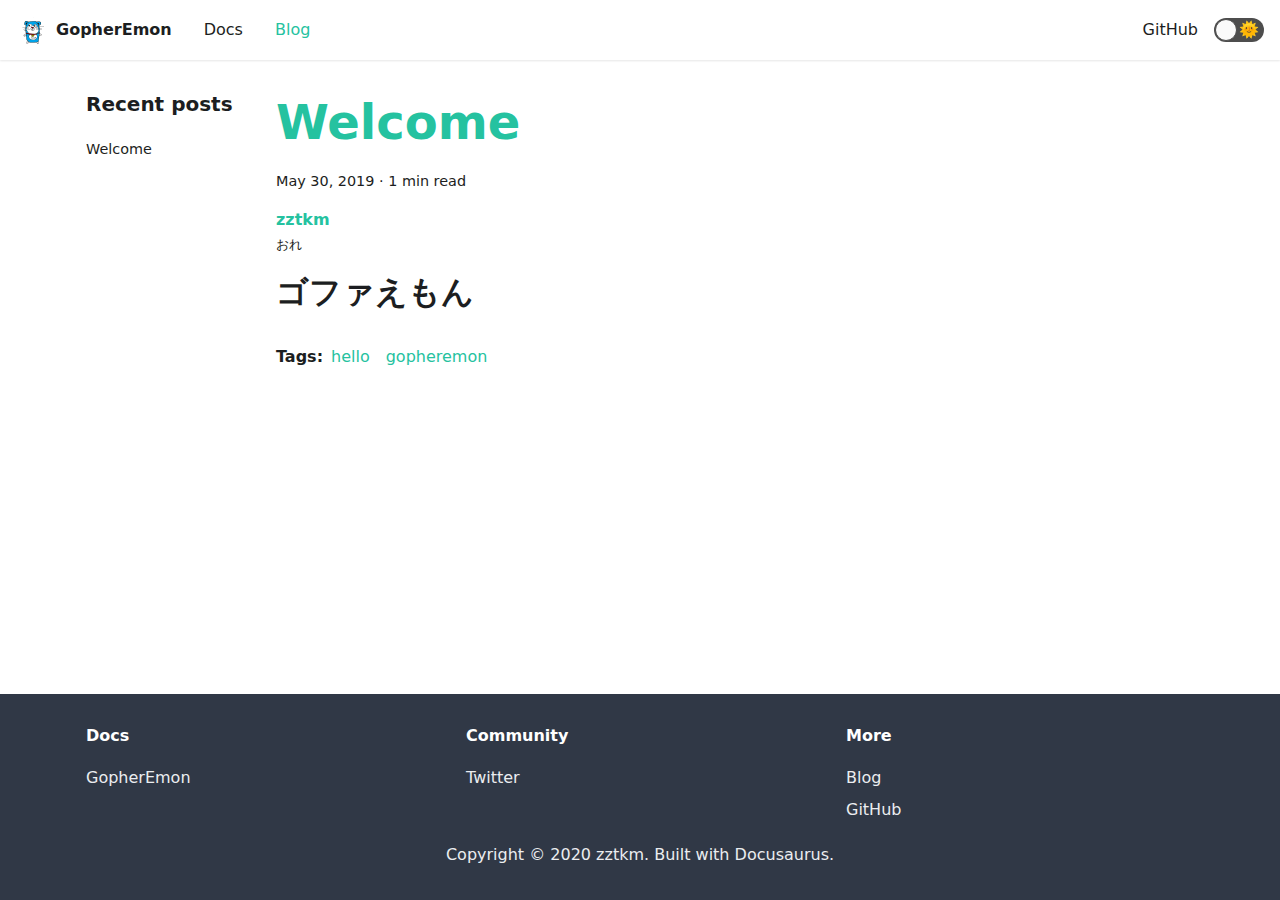
==== blog/index.html @ ecad59de "Deploy website - based on 64fddbaf014b6efaa77f920e765a50691dd3dddc" ====
<!doctype html>
<html lang="en">
<head>
<meta charset="UTF-8">
<meta name="viewport" content="width=device-width,initial-scale=1">
<meta name="generator" content="Docusaurus v2.0.0-alpha.66">
<title data-react-helmet="true">Blog | GopherEmon</title><meta data-react-helmet="true" property="og:title" content="Blog | GopherEmon"><meta data-react-helmet="true" name="description" content="Blog"><meta data-react-helmet="true" property="og:description" content="Blog"><meta data-react-helmet="true" name="twitter:card" content="summary_large_image"><meta data-react-helmet="true" name="docusaurus_language" content="en"><meta data-react-helmet="true" name="docusaurus_tag" content="default"><link data-react-helmet="true" rel="shortcut icon" href="/img/favicon.ico"><link rel="stylesheet" href="/styles.7d452e9f.css">
<link rel="preload" href="/styles.252eba2f.js" as="script">
<link rel="preload" href="/runtime~main.17a511d0.js" as="script">
<link rel="preload" href="/main.b8c42659.js" as="script">
<link rel="preload" href="/common.3320f482.js" as="script">
<link rel="preload" href="/19.dc4e8a86.js" as="script">
<link rel="preload" href="/5c7c34ac.555acc59.js" as="script">
<link rel="preload" href="/99caf125.8c8fa0a1.js" as="script">
<link rel="preload" href="/5c4ee1d6.d817b34e.js" as="script">
</head>
<body>
<script>!function(){function t(t){document.documentElement.setAttribute("data-theme",t)}var e=function(){var t=null;try{t=localStorage.getItem("theme")}catch(t){}return t}();t(null!==e?e:"light")}()</script><div id="__docusaurus">
<nav class="navbar navbar--fixed-top"><div class="navbar__inner"><div class="navbar__items"><div aria-label="Navigation bar toggle" class="navbar__toggle" role="button" tabindex="0"><svg xmlns="http://www.w3.org/2000/svg" width="30" height="30" viewBox="0 0 30 30" role="img" focusable="false"><title>Menu</title><path stroke="currentColor" stroke-linecap="round" stroke-miterlimit="10" stroke-width="2" d="M4 7h22M4 15h22M4 23h22"></path></svg></div><a class="navbar__brand" href="/"><img class="navbar__logo" src="/img/logo.svg" alt="Gopher Emon log"><strong class="navbar__title">GopherEmon</strong></a><a class="navbar__item navbar__link" href="/docs/">Docs</a><a aria-current="page" class="navbar__item navbar__link navbar__link--active" href="/blog">Blog</a></div><div class="navbar__items navbar__items--right"><a href="https://github.com/zztkm/gopher-emon" target="_blank" rel="noopener noreferrer" class="navbar__item navbar__link">GitHub</a><div class="react-toggle react-toggle--disabled displayOnlyInLargeViewport_2aTZ"><div class="react-toggle-track"><div class="react-toggle-track-check"><span class="toggle_BsTx">🌜</span></div><div class="react-toggle-track-x"><span class="toggle_BsTx">🌞</span></div></div><div class="react-toggle-thumb"></div><input type="checkbox" disabled="" aria-label="Dark mode toggle" class="react-toggle-screenreader-only"></div></div></div><div role="presentation" class="navbar-sidebar__backdrop"></div><div class="navbar-sidebar"><div class="navbar-sidebar__brand"><a class="navbar__brand" href="/"><img class="navbar__logo" src="/img/logo.svg" alt="Gopher Emon log"><strong class="navbar__title">GopherEmon</strong></a></div><div class="navbar-sidebar__items"><div class="menu"><ul class="menu__list"><li class="menu__list-item"><a class="menu__link" href="/docs/">Docs</a></li><li class="menu__list-item"><a aria-current="page" class="menu__link navbar__link--active" href="/blog">Blog</a></li><li class="menu__list-item"><a href="https://github.com/zztkm/gopher-emon" target="_blank" rel="noopener noreferrer" class="menu__link">GitHub</a></li></ul></div></div></div></nav><div class="main-wrapper"><div class="container margin-vert--lg"><div class="row"><div class="col col--2"><div class="sidebar_3I7I"><h3 class="sidebarItemTitle_2Dv3">Recent posts</h3><ul class="sidebarItemList_1RlG"><li class="sidebarItem_Hxgp"><a class="sidebarItemLink_3ppv" href="/blog/welcome">Welcome</a></li></ul></div></div><main class="col col--8"><article class="margin-bottom--xl"><header><h2 class="margin-bottom--sm blogPostTitle_1mse"><a href="/blog/welcome">Welcome</a></h2><div class="margin-vert--md"><time datetime="2019-05-30T00:00:00.000Z" class="blogPostDate_3bQP">May 30, 2019  · 1 min read</time></div><div class="avatar margin-vert--md"><div class="avatar__intro"><h4 class="avatar__name"><a href="https://github.com/yangshun" target="_blank" rel="noreferrer noopener">zztkm</a></h4><small class="avatar__subtitle">おれ</small></div></div></header><section class="markdown"><h2><a aria-hidden="true" tabindex="-1" class="anchor enhancedAnchor_2cZh" id="ゴファえもん"></a>ゴファえもん<a aria-hidden="true" tabindex="-1" class="hash-link" href="#ゴファえもん" title="Direct link to heading">#</a></h2></section><footer class="row margin-vert--lg"><div class="col"><strong>Tags:</strong><a class="margin-horiz--sm" href="/blog/tags/hello">hello</a><a class="margin-horiz--sm" href="/blog/tags/gopheremon">gopheremon</a></div></footer></article><nav class="pagination-nav" aria-label="Blog list page navigation"><div class="pagination-nav__item"></div><div class="pagination-nav__item pagination-nav__item--next"></div></nav></main></div></div></div><footer class="footer footer--dark"><div class="container"><div class="row footer__links"><div class="col footer__col"><h4 class="footer__title">Docs</h4><ul class="footer__items"><li class="footer__item"><a class="footer__link-item" href="/docs/">GopherEmon</a></li></ul></div><div class="col footer__col"><h4 class="footer__title">Community</h4><ul class="footer__items"><li class="footer__item"><a href="https://twitter.com/tsurutaaaaaa_" target="_blank" rel="noopener noreferrer" class="footer__link-item">Twitter</a></li></ul></div><div class="col footer__col"><h4 class="footer__title">More</h4><ul class="footer__items"><li class="footer__item"><a class="footer__link-item" href="/blog">Blog</a></li><li class="footer__item"><a href="https://github.com/zztkm/gopher-emon" target="_blank" rel="noopener noreferrer" class="footer__link-item">GitHub</a></li></ul></div></div><div class="text--center"><div>Copyright © 2020 zztkm. Built with Docusaurus.</div></div></div></footer></div>
<script src="/styles.252eba2f.js"></script>
<script src="/runtime~main.17a511d0.js"></script>
<script src="/main.b8c42659.js"></script>
<script src="/common.3320f482.js"></script>
<script src="/19.dc4e8a86.js"></script>
<script src="/5c7c34ac.555acc59.js"></script>
<script src="/99caf125.8c8fa0a1.js"></script>
<script src="/5c4ee1d6.d817b34e.js"></script>
</body>
</html>
---- styles.7d452e9f.css ----
:root{--ra-admonition-background-color:var(--ifm-alert-background-color);--ra-admonition-border-width:var(--ifm-alert-border-width);--ra-admonition-border-color:var(--ifm-alert-border-color);--ra-admonition-border-radius:var(--ifm-alert-border-radius);--ra-admonition-color:var(--ifm-alert-color);--ra-admonition-padding-vertical:var(--ifm-alert-padding-vertical);--ra-admonition-padding-horizontal:var(--ifm-alert-padding-horizontal);--ra-color-note:var(--ifm-color-secondary);--ra-color-important:var(--ifm-color-info);--ra-color-tip:var(--ifm-color-success);--ra-color-caution:var(--ifm-color-warning);--ra-color-warning:var(--ifm-color-danger);--ra-color-text-dark:var(--ifm-color-gray-900)}.admonition{margin-bottom:1em}.admonition:not(.alert){background-color:var(--ifm-alert-background-color);background-color:var(--ra-admonition-background-color);border:var(--ra-admonition-border-width) solid var(--ra-admonition-border-color);border-radius:var(--ifm-alert-border-radius);border-radius:var(--ra-admonition-border-radius);box-sizing:border-box;color:var(--ifm-alert-color);color:var(--ra-admonition-color);padding:var(--ra-admonition-padding-vertical) var(--ra-admonition-padding-horizontal);--ra-admonition-background-color:var(--ifm-color-primary)}.admonition h5{margin-top:0;margin-bottom:8px;text-transform:uppercase}.admonition-icon{display:inline-block;vertical-align:middle;margin-right:.2em}.admonition-icon svg{display:inline-block;width:22px;height:22px;stroke-width:0;fill:var(--ra-admonition-icon-color);stroke:var(--ra-admonition-icon-color)}.admonition-content>:last-child{margin-bottom:0}.admonition{--ra-admonition-icon-color:var(--ra-admonition-color)}.admonition-note{--ra-admonition-color:var(--ra-color-text-dark)}:root{--ifm-dark-value:10%;--ifm-darker-value:15%;--ifm-darkest-value:30%;--ifm-light-value:15%;--ifm-lighter-value:30%;--ifm-lightest-value:50%;--ifm-color-primary:#3578e5;--ifm-color-primary-dark:#306cce;--ifm-color-primary-darker:#2d66c3;--ifm-color-primary-darkest:#2554a0;--ifm-color-primary-light:#538ce9;--ifm-color-primary-lighter:#72a1ed;--ifm-color-primary-lightest:#9abcf2;--ifm-color-secondary:#ebedf0;--ifm-color-secondary-dark:#d4d5d8;--ifm-color-secondary-darker:#c8c9cc;--ifm-color-secondary-darkest:#a4a6a8;--ifm-color-secondary-light:#eef0f2;--ifm-color-secondary-lighter:#f1f2f5;--ifm-color-secondary-lightest:#f5f6f8;--ifm-color-success:#00a400;--ifm-color-success-dark:#009400;--ifm-color-success-darker:#008b00;--ifm-color-success-darkest:#007300;--ifm-color-success-light:#26b226;--ifm-color-success-lighter:#4dbf4d;--ifm-color-success-lightest:#80d280;--ifm-color-info:#54c7ec;--ifm-color-info-dark:#4cb3d4;--ifm-color-info-darker:#47a9c9;--ifm-color-info-darkest:#3b8ba5;--ifm-color-info-light:#6ecfef;--ifm-color-info-lighter:#87d8f2;--ifm-color-info-lightest:#aae3f6;--ifm-color-warning:#ffba00;--ifm-color-warning-dark:#e6a700;--ifm-color-warning-darker:#d99e00;--ifm-color-warning-darkest:#b38200;--ifm-color-warning-light:#ffc426;--ifm-color-warning-lighter:#ffcf4d;--ifm-color-warning-lightest:#ffdd80;--ifm-color-danger:#fa383e;--ifm-color-danger-dark:#e13238;--ifm-color-danger-darker:#d53035;--ifm-color-danger-darkest:#af272b;--ifm-color-danger-light:#fb565b;--ifm-color-danger-lighter:#fb7478;--ifm-color-danger-lightest:#fd9c9f;--ifm-color-white:#fff;--ifm-color-black:#000;--ifm-color-gray-0:var(--ifm-color-white);--ifm-color-gray-100:#f5f6f7;--ifm-color-gray-200:#ebedf0;--ifm-color-gray-300:#dadde1;--ifm-color-gray-400:#ccd0d5;--ifm-color-gray-500:#bec3c9;--ifm-color-gray-600:#8d949e;--ifm-color-gray-700:#606770;--ifm-color-gray-800:#444950;--ifm-color-gray-900:#1c1e21;--ifm-color-gray-1000:var(--ifm-color-black);--ifm-color-emphasis-0:var(--ifm-color-gray-0);--ifm-color-emphasis-100:var(--ifm-color-gray-100);--ifm-color-emphasis-200:var(--ifm-color-gray-200);--ifm-color-emphasis-300:var(--ifm-color-gray-300);--ifm-color-emphasis-400:var(--ifm-color-gray-400);--ifm-color-emphasis-500:var(--ifm-color-gray-500);--ifm-color-emphasis-600:var(--ifm-color-gray-600);--ifm-color-emphasis-700:var(--ifm-color-gray-700);--ifm-color-emphasis-800:var(--ifm-color-gray-800);--ifm-color-emphasis-900:var(--ifm-color-gray-900);--ifm-color-emphasis-1000:var(--ifm-color-gray-1000);--ifm-color-content:var(--ifm-color-emphasis-900);--ifm-color-content-inverse:var(--ifm-color-emphasis-0);--ifm-color-content-secondary:#606770;--ifm-background-color:transparent;--ifm-background-surface-color:var(--ifm-color-content-inverse);--ifm-global-border-width:1px;--ifm-global-radius:0.4rem;--ifm-hover-overlay:rgba(0,0,0,0.05);--ifm-font-color-base:var(--ifm-color-content);--ifm-font-color-base-inverse:var(--ifm-color-content-inverse);--ifm-font-color-secondary:var(--ifm-color-content-secondary);--ifm-font-family-base:system-ui,-apple-system,Segoe UI,Roboto,Ubuntu,Cantarell,Noto Sans,sans-serif,BlinkMacSystemFont,"Segoe UI",Helvetica,Arial,sans-serif,"Apple Color Emoji","Segoe UI Emoji","Segoe UI Symbol";--ifm-font-family-monospace:SFMono-Regular,Menlo,Monaco,Consolas,"Liberation Mono","Courier New",monospace;--ifm-font-size-base:100%;--ifm-font-weight-light:300;--ifm-font-weight-normal:400;--ifm-font-weight-semibold:500;--ifm-font-weight-bold:700;--ifm-font-weight-base:var(--ifm-font-weight-normal);--ifm-line-height-base:1.65;--ifm-global-spacing:1rem;--ifm-spacing-vertical:var(--ifm-global-spacing);--ifm-spacing-horizontal:var(--ifm-global-spacing);--ifm-transition-fast:200ms;--ifm-transition-slow:400ms;--ifm-global-shadow-lw:0 1px 2px 0 rgba(0,0,0,0.1);--ifm-global-shadow-md:0 5px 40px rgba(0,0,0,0.2);--ifm-global-shadow-tl:0 12px 28px 0 rgba(0,0,0,0.2),0 2px 4px 0 rgba(0,0,0,0.1);--ifm-z-index-dropdown:100;--ifm-z-index-fixed:200;--ifm-z-index-overlay:400}*,html{box-sizing:border-box}html{background-color:transparent;background-color:var(--ifm-background-color);color:#1c1e21;color:var(--ifm-font-color-base);line-height:1.65;line-height:var(--ifm-line-height-base);font-family:system-ui,-apple-system,Segoe UI,Roboto,Ubuntu,Cantarell,Noto Sans,sans-serif,BlinkMacSystemFont,Helvetica,Arial,Apple Color Emoji,Segoe UI Emoji,Segoe UI Symbol;font-family:var(--ifm-font-family-base);font-size:100%;font-size:var(--ifm-font-size-base);text-rendering:optimizelegibility;-webkit-tap-highlight-color:transparent;-webkit-font-smoothing:antialiased;-ms-text-size-adjust:100%;-webkit-text-size-adjust:100%}body{word-wrap:break-word}:root{--ifm-container-width:1140px}.container{margin-left:auto;margin-right:auto;max-width:1140px;max-width:var(--ifm-container-width);padding-left:1rem;padding-left:var(--ifm-spacing-horizontal);padding-right:1rem;padding-right:var(--ifm-spacing-horizontal);width:100%}.container--fluid{max-width:inherit}.row{display:flex;flex-direction:row;flex-wrap:wrap;margin-left:-1rem;margin-left:calc(var(--ifm-spacing-horizontal)*-1);margin-right:-1rem;margin-right:calc(var(--ifm-spacing-horizontal)*-1)}.row .col{--ifm-col-width:100%;display:block;flex:1 0;margin-left:0;max-width:100%;padding-left:1rem;padding-left:var(--ifm-spacing-horizontal);padding-right:1rem;padding-right:var(--ifm-spacing-horizontal);width:100%}.row .col[class*=col--]{flex:0 0 var(--ifm-col-width);max-width:var(--ifm-col-width)}@media (max-width:996px){.row .col.col.col{--ifm-col-width:100%;flex-basis:var(--ifm-col-width);margin-left:0;max-width:var(--ifm-col-width)}}.row .col.col--1{--ifm-col-width:8.33333%;flex:0 0 var(--ifm-col-width);max-width:var(--ifm-col-width)}.row .col.col--offset-1{margin-left:8.33333%}.row .col.col--2{--ifm-col-width:16.66667%;flex:0 0 var(--ifm-col-width);max-width:var(--ifm-col-width)}.row .col.col--offset-2{margin-left:16.66667%}.row .col.col--3{--ifm-col-width:25%;flex:0 0 var(--ifm-col-width);max-width:var(--ifm-col-width)}.row .col.col--offset-3{margin-left:25%}.row .col.col--4{--ifm-col-width:33.33333%;flex:0 0 var(--ifm-col-width);max-width:var(--ifm-col-width)}.row .col.col--offset-4{margin-left:33.33333%}.row .col.col--5{--ifm-col-width:41.66667%;flex:0 0 var(--ifm-col-width);max-width:var(--ifm-col-width)}.row .col.col--offset-5{margin-left:41.66667%}.row .col.col--6{--ifm-col-width:50%;flex:0 0 var(--ifm-col-width);max-width:var(--ifm-col-width)}.row .col.col--offset-6{margin-left:50%}.row .col.col--7{--ifm-col-width:58.33333%;flex:0 0 var(--ifm-col-width);max-width:var(--ifm-col-width)}.row .col.col--offset-7{margin-left:58.33333%}.row .col.col--8{--ifm-col-width:66.66667%;flex:0 0 var(--ifm-col-width);max-width:var(--ifm-col-width)}.row .col.col--offset-8{margin-left:66.66667%}.row .col.col--9{--ifm-col-width:75%;flex:0 0 var(--ifm-col-width);max-width:var(--ifm-col-width)}.row .col.col--offset-9{margin-left:75%}.row .col.col--10{--ifm-col-width:83.33333%;flex:0 0 var(--ifm-col-width);max-width:var(--ifm-col-width)}.row .col.col--offset-10{margin-left:83.33333%}.row .col.col--11{--ifm-col-width:91.66667%;flex:0 0 var(--ifm-col-width);max-width:var(--ifm-col-width)}.row .col.col--offset-11{margin-left:91.66667%}.row .col.col--12{--ifm-col-width:100%;flex:0 0 var(--ifm-col-width);max-width:var(--ifm-col-width)}.row .col.col--offset-12{margin-left:100%}.row--no-gutters{margin-left:0;margin-right:0}.row--no-gutters>.col{padding-left:0;padding-right:0}.row--align-top{align-items:flex-start}.row--align-bottom{align-items:flex-end}.row--align-center{align-items:center}.row--align-stretch{align-items:stretch}.row--align-baseline{align-items:baseline}.margin--none{margin:0!important}.margin-top--none{margin-top:0!important}.margin-left--none{margin-left:0!important}.margin-bottom--none{margin-bottom:0!important}.margin-right--none{margin-right:0!important}.margin-vert--none{margin-bottom:0!important;margin-top:0!important}.margin-horiz--none{margin-left:0!important;margin-right:0!important}.margin--xs{margin:.25rem!important}.margin-top--xs{margin-top:.25rem!important}.margin-left--xs{margin-left:.25rem!important}.margin-bottom--xs{margin-bottom:.25rem!important}.margin-right--xs{margin-right:.25rem!important}.margin-vert--xs{margin-bottom:.25rem!important;margin-top:.25rem!important}.margin-horiz--xs{margin-left:.25rem!important;margin-right:.25rem!important}.margin--sm{margin:.5rem!important}.margin-top--sm{margin-top:.5rem!important}.margin-left--sm{margin-left:.5rem!important}.margin-bottom--sm{margin-bottom:.5rem!important}.margin-right--sm{margin-right:.5rem!important}.margin-vert--sm{margin-bottom:.5rem!important;margin-top:.5rem!important}.margin-horiz--sm{margin-left:.5rem!important;margin-right:.5rem!important}.margin--md{margin:1rem!important}.margin-top--md{margin-top:1rem!important}.margin-left--md{margin-left:1rem!important}.margin-bottom--md{margin-bottom:1rem!important}.margin-right--md{margin-right:1rem!important}.margin-vert--md{margin-bottom:1rem!important;margin-top:1rem!important}.margin-horiz--md{margin-left:1rem!important;margin-right:1rem!important}.margin--lg{margin:2rem!important}.margin-top--lg{margin-top:2rem!important}.margin-left--lg{margin-left:2rem!important}.margin-bottom--lg{margin-bottom:2rem!important}.margin-right--lg{margin-right:2rem!important}.margin-vert--lg{margin-bottom:2rem!important;margin-top:2rem!important}.margin-horiz--lg{margin-left:2rem!important;margin-right:2rem!important}.margin--xl{margin:5rem!important}.margin-top--xl{margin-top:5rem!important}.margin-left--xl{margin-left:5rem!important}.margin-bottom--xl{margin-bottom:5rem!important}.margin-right--xl{margin-right:5rem!important}.margin-vert--xl{margin-bottom:5rem!important;margin-top:5rem!important}.margin-horiz--xl{margin-left:5rem!important;margin-right:5rem!important}.padding--none{padding:0!important}.padding-top--none{padding-top:0!important}.padding-left--none{padding-left:0!important}.padding-bottom--none{padding-bottom:0!important}.padding-right--none{padding-right:0!important}.padding-vert--none{padding-bottom:0!important;padding-top:0!important}.padding-horiz--none{padding-left:0!important;padding-right:0!important}.padding--xs{padding:.25rem!important}.padding-top--xs{padding-top:.25rem!important}.padding-left--xs{padding-left:.25rem!important}.padding-bottom--xs{padding-bottom:.25rem!important}.padding-right--xs{padding-right:.25rem!important}.padding-vert--xs{padding-bottom:.25rem!important;padding-top:.25rem!important}.padding-horiz--xs{padding-left:.25rem!important;padding-right:.25rem!important}.padding--sm{padding:.5rem!important}.padding-top--sm{padding-top:.5rem!important}.padding-left--sm{padding-left:.5rem!important}.padding-bottom--sm{padding-bottom:.5rem!important}.padding-right--sm{padding-right:.5rem!important}.padding-vert--sm{padding-bottom:.5rem!important;padding-top:.5rem!important}.padding-horiz--sm{padding-left:.5rem!important;padding-right:.5rem!important}.padding--md{padding:1rem!important}.padding-top--md{padding-top:1rem!important}.padding-left--md{padding-left:1rem!important}.padding-bottom--md{padding-bottom:1rem!important}.padding-right--md{padding-right:1rem!important}.padding-vert--md{padding-bottom:1rem!important;padding-top:1rem!important}.padding-horiz--md{padding-left:1rem!important;padding-right:1rem!important}.padding--lg{padding:2rem!important}.padding-top--lg{padding-top:2rem!important}.padding-left--lg{padding-left:2rem!important}.padding-bottom--lg{padding-bottom:2rem!important}.padding-right--lg{padding-right:2rem!important}.padding-vert--lg{padding-bottom:2rem!important;padding-top:2rem!important}.padding-horiz--lg{padding-left:2rem!important;padding-right:2rem!important}.padding--xl{padding:5rem!important}.padding-top--xl{padding-top:5rem!important}.padding-left--xl{padding-left:5rem!important}.padding-bottom--xl{padding-bottom:5rem!important}.padding-right--xl{padding-right:5rem!important}.padding-vert--xl{padding-bottom:5rem!important;padding-top:5rem!important}.padding-horiz--xl{padding-left:5rem!important;padding-right:5rem!important}:root{--ifm-code-background:var(--ifm-color-emphasis-200);--ifm-code-border-radius:var(--ifm-global-radius);--ifm-code-color:var(--ifm-color-emphasis-900);--ifm-code-font-size:90%;--ifm-code-padding-horizontal:0.4rem;--ifm-code-padding-vertical:0.2rem;--ifm-pre-background:var(--ifm-color-emphasis-100);--ifm-pre-border-radius:var(--ifm-code-border-radius);--ifm-pre-color:inherit;--ifm-pre-line-height:1.45;--ifm-pre-padding:1rem}code{background-color:#ebedf0;background-color:var(--ifm-code-background);border-radius:.4rem;border-radius:var(--ifm-code-border-radius);color:#1c1e21;color:var(--ifm-code-color);font-family:SFMono-Regular,Menlo,Monaco,Consolas,Liberation Mono,Courier New,monospace;font-family:var(--ifm-font-family-monospace);font-size:90%;font-size:var(--ifm-code-font-size);margin:0;padding:.2rem .4rem;padding:var(--ifm-code-padding-vertical) var(--ifm-code-padding-horizontal)}a code{color:inherit}pre{background-color:#f5f6f7;background-color:var(--ifm-pre-background);border-radius:.4rem;border-radius:var(--ifm-pre-border-radius);color:inherit;color:var(--ifm-pre-color);font-family:SFMono-Regular,Menlo,Monaco,Consolas,Liberation Mono,Courier New,monospace;font-family:var(--ifm-font-family-monospace);font-size:90%;font-size:var(--ifm-code-font-size);line-height:1.45;line-height:var(--ifm-pre-line-height);margin-bottom:1rem;margin-bottom:var(--ifm-spacing-vertical);margin-top:0;overflow:auto;padding:1rem;padding:var(--ifm-pre-padding)}pre,pre code{word-wrap:normal}pre code{background-color:transparent;border:0;display:inline;font-size:100%;line-height:inherit;margin:0;overflow:visible;padding:0;white-space:pre;word-break:normal}kbd{background-color:#fff;background-color:var(--ifm-color-emphasis-0);border:1px solid #ccd0d5;border:1px solid var(--ifm-color-emphasis-400);border-radius:.2rem;box-shadow:inset 0 -1px 0 #ccd0d5;box-shadow:inset 0 -1px 0 var(--ifm-color-emphasis-400);color:#444950;color:var(--ifm-color-emphasis-800);font:80% SFMono-Regular,Menlo,Monaco,Consolas,Liberation Mono,Courier New,monospace;font:80% var(--ifm-font-family-monospace);padding:.15rem .3rem}:root{--ifm-heading-color:inherit;--ifm-heading-margin-top:0;--ifm-heading-margin-bottom:var(--ifm-spacing-vertical);--ifm-heading-font-family:inherit;--ifm-heading-font-weight:var(--ifm-font-weight-bold);--ifm-heading-line-height:1.25;--ifm-h1-font-size:2rem;--ifm-h2-font-size:1.5rem;--ifm-h3-font-size:1.25rem;--ifm-h4-font-size:1rem;--ifm-h5-font-size:0.875rem;--ifm-h6-font-size:0.85rem}h1,h2,h3,h4,h5,h6{color:inherit;color:var(--ifm-heading-color);font-weight:700;font-weight:var(--ifm-heading-font-weight);line-height:1.25;line-height:var(--ifm-heading-line-height);margin-bottom:1rem;margin-bottom:var(--ifm-heading-margin-bottom);margin-top:0;margin-top:var(--ifm-heading-margin-top)}h1{font-size:2rem;font-size:var(--ifm-h1-font-size)}h2{font-size:1.5rem;font-size:var(--ifm-h2-font-size)}h3{font-size:1.25rem;font-size:var(--ifm-h3-font-size)}h4{font-size:1rem;font-size:var(--ifm-h4-font-size)}h5{font-size:.875rem;font-size:var(--ifm-h5-font-size)}h6{font-size:.85rem;font-size:var(--ifm-h6-font-size)}@media (max-width:1200px){h1{--ifm-h1-font-size:calc(1.375rem + 1.5vw)}}:root{--ifm-image-alignment-padding:1.25rem}img{border-style:none;box-sizing:content-box;max-width:100%}img[align=right]{padding-left:var(--image-alignment-padding)}img[align=left]{padding-right:var(--image-alignment-padding)}:root{--ifm-leading-desktop:1.25;--ifm-leading:calc(var(--ifm-leading-desktop)*1rem)}.markdown{--ifm-h1-vertical-rhythm-top:3;--ifm-h2-vertical-rhythm-top:2;--ifm-h3-vertical-rhythm-top:1.5;--ifm-heading-vertical-rhythm-top:1.25;--ifm-h1-vertical-rhythm-bottom:1.25;--ifm-heading-vertical-rhythm-bottom:1}.markdown:after,.markdown:before{content:"";display:table}.markdown:after{clear:both}.markdown>:first-child{margin-top:0!important}.markdown>:last-child{margin-bottom:0!important}.markdown>h1{--ifm-h1-font-size:3rem;margin-bottom:calc(var(--ifm-h1-vertical-rhythm-bottom)*var(--ifm-leading));margin-top:calc(var(--ifm-h1-vertical-rhythm-top)*var(--ifm-leading))}.markdown>h2{--ifm-h2-font-size:2rem;margin-top:calc(var(--ifm-h2-vertical-rhythm-top)*var(--ifm-leading))}.markdown>h2,.markdown>h3{margin-bottom:calc(var(--ifm-heading-vertical-rhythm-bottom)*var(--ifm-leading))}.markdown>h3{--ifm-h3-font-size:1.5rem;margin-top:calc(var(--ifm-h3-vertical-rhythm-top)*var(--ifm-leading))}.markdown>h4,.markdown>h5,.markdown>h6{margin-bottom:calc(var(--ifm-heading-vertical-rhythm-bottom)*var(--ifm-leading));margin-top:calc(var(--ifm-heading-vertical-rhythm-top)*var(--ifm-leading))}.markdown>p,.markdown>pre,.markdown>ul{margin-bottom:1.25rem;margin-bottom:var(--ifm-leading)}.markdown li{word-wrap:break-word}.markdown li>p{margin-top:1rem;margin-top:var(--ifm-list-paragraph-margin)}.markdown li+li{margin-top:.25rem;margin-top:var(--ifm-list-item-margin)}:root{--ifm-list-left-padding:2rem;--ifm-list-margin:1rem;--ifm-list-item-margin:0.25rem;--ifm-list-paragraph-margin:1rem}ol,ul{margin-bottom:1rem;margin-bottom:var(--ifm-list-margin);margin-top:0;padding-left:2rem;padding-left:var(--ifm-list-left-padding)}ol ol,ul ol{list-style-type:lower-roman}ol ol,ol ul,ul ol,ul ul{margin-bottom:0;margin-top:0}ol ol ol,ol ul ol,ul ol ol,ul ul ol{list-style-type:lower-alpha}:root{--ifm-table-cell-padding:0.75rem;--ifm-table-background:transparent;--ifm-table-stripe-background:var(--ifm-color-emphasis-100);--ifm-table-border-width:1px;--ifm-table-border-color:var(--ifm-color-emphasis-300);--ifm-table-head-background:inherit;--ifm-table-head-color:inherit;--ifm-table-head-font-weight:var(--ifm-font-weight-bold);--ifm-table-cell-color:inherit}table{border-collapse:collapse;border-spacing:0;display:block;margin-bottom:1rem;margin-bottom:var(--ifm-spacing-vertical);margin-top:0;overflow:auto;width:100%}table tr{background-color:transparent;background-color:var(--ifm-table-background);border-top:1px solid #dadde1;border-top:var(--ifm-table-border-width) solid var(--ifm-table-border-color)}table tr:nth-child(2n){background-color:#f5f6f7;background-color:var(--ifm-table-stripe-background)}table td,table th{border:1px solid #dadde1;border:var(--ifm-table-border-width) solid var(--ifm-table-border-color);padding:.75rem;padding:var(--ifm-table-cell-padding)}table th{background-color:inherit;background-color:var(--ifm-table-head-background);color:inherit;color:var(--ifm-table-head-color);font-weight:700;font-weight:var(--ifm-table-head-font-weight)}table td{color:inherit;color:var(--ifm-table-cell-color)}:root{--ifm-link-color:var(--ifm-color-primary);--ifm-link-decoration:none;--ifm-link-hover-color:var(--ifm-link-color);--ifm-link-hover-decoration:underline;--ifm-paragraph-margin-bottom:var(--ifm-leading);--ifm-blockquote-color:#6a737d;--ifm-blockquote-font-size:var(--ifm-font-size-base);--ifm-blockquote-padding-horizontal:1rem;--ifm-blockquote-padding-vertical:1rem;--ifm-hr-border-color:var(--ifm-color-emphasis-500);--ifm-hr-border-width:1px;--ifm-hr-margin-vertical:1.5rem}strong{font-weight:700;font-weight:var(--ifm-font-weight-bold)}a{color:#3578e5;color:var(--ifm-link-color);-webkit-text-decoration:none;-webkit-text-decoration:var(--ifm-link-decoration);text-decoration:none;text-decoration:var(--ifm-link-decoration)}a:hover{color:#3578e5;color:var(--ifm-link-hover-color);-webkit-text-decoration:underline;-webkit-text-decoration:var(--ifm-link-hover-decoration);text-decoration:underline;text-decoration:var(--ifm-link-hover-decoration)}a:active,a:hover{outline-width:0}a:not([href]){text-decoration:none}p{margin-top:0;margin-bottom:1.25rem;margin-bottom:var(--ifm-paragraph-margin-bottom)}blockquote{border-left:6px solid #dadde1;border-left:6px solid var(--ifm-color-emphasis-300);color:#6a737d;color:var(--ifm-blockquote-color);font-size:100%;font-size:var(--ifm-blockquote-font-size);margin:0 0 1rem;margin-bottom:var(--ifm-spacing-vertical);padding:1rem;padding:var(--ifm-blockquote-padding-vertical) var(--ifm-blockquote-padding-horizontal)}blockquote>:first-child{margin-top:0}blockquote>:last-child{margin-bottom:0}hr{border-color:#bec3c9;border-width:1px;border:var(--ifm-hr-border-width) solid var(--ifm-hr-border-color);box-sizing:content-box;margin:1.5rem 0;margin:var(--ifm-hr-margin-vertical) 0;overflow:hidden;padding:0}hr:after,hr:before{content:"";display:table}hr:after{clear:both}:root{--ifm-alert-background-color:inherit;--ifm-alert-border-color:inherit;--ifm-alert-border-radius:var(--ifm-global-radius);--ifm-alert-border-width:var(--ifm-global-border-width);--ifm-alert-color:var(--ifm-font-color-base-inverse);--ifm-alert-padding-horizontal:var(--ifm-spacing-horizontal);--ifm-alert-padding-vertical:var(--ifm-spacing-vertical)}.alert{background-color:inherit;background-color:var(--ifm-alert-background-color);border-color:inherit;border-width:1px;border:var(--ifm-alert-border-width) solid var(--ifm-alert-border-color);border-radius:.4rem;border-radius:var(--ifm-alert-border-radius);box-sizing:border-box;color:#fff;color:var(--ifm-alert-color);padding:1rem;padding:var(--ifm-alert-padding-vertical) var(--ifm-alert-padding-horizontal)}.alert--primary{--ifm-alert-background-color:var(--ifm-color-primary);--ifm-alert-border-color:var(--ifm-color-primary)}.alert--secondary{--ifm-alert-background-color:var(--ifm-color-secondary);--ifm-alert-border-color:var(--ifm-color-secondary)}.alert--success{--ifm-alert-background-color:var(--ifm-color-success);--ifm-alert-border-color:var(--ifm-color-success)}.alert--info{--ifm-alert-background-color:var(--ifm-color-info);--ifm-alert-border-color:var(--ifm-color-info)}.alert--warning{--ifm-alert-background-color:var(--ifm-color-warning);--ifm-alert-border-color:var(--ifm-color-warning)}.alert--danger{--ifm-alert-background-color:var(--ifm-color-danger);--ifm-alert-border-color:var(--ifm-color-danger)}.alert a{color:#fff;color:var(--ifm-alert-color);text-decoration:underline}.alert--secondary{--ifm-alert-color:var(--ifm-color-gray-900)}.alert .close{margin-right:-1rem;margin-right:calc(var(--ifm-alert-padding-horizontal)*-1);margin-top:-1rem;margin-top:calc(var(--ifm-alert-padding-vertical)*-1)}:root{--ifm-avatar-intro-margin:1rem;--ifm-avatar-intro-alignment:inherit;--ifm-avatar-photo-size-sm:2rem;--ifm-avatar-photo-size-md:3rem;--ifm-avatar-photo-size-lg:4rem;--ifm-avatar-photo-size-xl:6rem}.avatar{display:flex}.avatar__photo-link{display:block}.avatar__photo{overflow:hidden;border-radius:50%;height:3rem;height:var(--ifm-avatar-photo-size-md);width:3rem;width:var(--ifm-avatar-photo-size-md)}.avatar__photo--sm{height:2rem;height:var(--ifm-avatar-photo-size-sm);width:2rem;width:var(--ifm-avatar-photo-size-sm)}.avatar__photo--lg{height:4rem;height:var(--ifm-avatar-photo-size-lg);width:4rem;width:var(--ifm-avatar-photo-size-lg)}.avatar__photo--xl{height:6rem;height:var(--ifm-avatar-photo-size-xl);width:6rem;width:var(--ifm-avatar-photo-size-xl)}.avatar__photo+.avatar__intro{margin-left:1rem;margin-left:var(--ifm-avatar-intro-margin)}.avatar__intro{display:flex;flex:1 1;flex-direction:column;justify-content:center;text-align:inherit;text-align:var(--ifm-avatar-intro-alignment)}.avatar__name{margin:0}.avatar__subtitle{margin-top:.25rem}.avatar--vertical{--ifm-avatar-intro-alignment:center;--ifm-avatar-intro-margin:0.5rem;align-items:center;flex-direction:column}.avatar--vertical .avatar__intro{margin-left:0}:root{--ifm-badge-background-color:inherit;--ifm-badge-border-color:inherit;--ifm-badge-border-radius:var(--ifm-global-radius);--ifm-badge-border-width:var(--ifm-global-border-width);--ifm-badge-color:var(--ifm-color-white);--ifm-badge-padding-horizontal:calc(var(--ifm-spacing-horizontal)*0.5);--ifm-badge-padding-vertical:calc(var(--ifm-spacing-vertical)*0.25)}.badge{background-color:inherit;background-color:var(--ifm-badge-background-color);border-color:inherit;border-width:1px;border:var(--ifm-badge-border-width) solid var(--ifm-badge-border-color);border-radius:.4rem;border-radius:var(--ifm-badge-border-radius);box-sizing:border-box;color:#fff;color:var(--ifm-badge-color);display:inline-block;font-size:75%;font-weight:700;font-weight:var(--ifm-font-weight-bold);line-height:1;padding:.25rem .5rem;padding:var(--ifm-badge-padding-vertical) var(--ifm-badge-padding-horizontal);vertical-align:baseline}.badge--primary{--ifm-badge-background-color:var(--ifm-color-primary)}.badge--primary,.badge--secondary{--ifm-badge-border-color:var(--ifm-badge-background-color)}.badge--secondary{--ifm-badge-background-color:var(--ifm-color-secondary)}.badge--success{--ifm-badge-background-color:var(--ifm-color-success)}.badge--info,.badge--success{--ifm-badge-border-color:var(--ifm-badge-background-color)}.badge--info{--ifm-badge-background-color:var(--ifm-color-info)}.badge--warning{--ifm-badge-background-color:var(--ifm-color-warning)}.badge--danger,.badge--warning{--ifm-badge-border-color:var(--ifm-badge-background-color)}.badge--danger{--ifm-badge-background-color:var(--ifm-color-danger)}.badge--secondary{color:#000;color:var(--ifm-color-black)}:root{--ifm-breadcrumb-border-radius:1.5rem;--ifm-breadcrumb-spacing:0.0625rem;--ifm-breadcrumb-color-active:var(--ifm-color-primary);--ifm-breadcrumb-item-background-active:var(--ifm-hover-overlay);--ifm-breadcrumb-padding-horizontal:1rem;--ifm-breadcrumb-padding-vertical:0.5rem;--ifm-breadcrumb-size-multiplier:1;--ifm-breadcrumb-separator:url('data:image/svg+xml;utf8,<svg alt="Chevron Right" xmlns="http://www.w3.org/2000/svg" xmlns:xlink="http://www.w3.org/1999/xlink" x="0px" y="0px" viewBox="0 0 256 256" style="enable-background:new 0 0 256 256;" xml:space="preserve"><g><g><polygon points="79.093,0 48.907,30.187 146.72,128 48.907,225.813 79.093,256 207.093,128"/></g></g><g></g><g></g><g></g><g></g><g></g><g></g><g></g><g></g><g></g><g></g><g></g><g></g><g></g><g></g><g></g></svg>');--ifm-breadcrumb-separator-size:0.5rem;--ifm-breadcrumb-separator-size-multiplier:1.25}.breadcrumbs{margin-bottom:0;padding-left:0}.breadcrumbs__item{display:inline-block;list-style-type:none}.breadcrumbs__item:not(:first-child){margin-left:.0625rem;margin-left:var(--ifm-breadcrumb-spacing)}.breadcrumbs__item:not(:last-child){margin-right:.0625rem;margin-right:var(--ifm-breadcrumb-spacing)}.breadcrumbs__item:not(:last-child):after{background-image:url('data:image/svg+xml;utf8,<svg alt="Chevron Right" xmlns="http://www.w3.org/2000/svg" xmlns:xlink="http://www.w3.org/1999/xlink" x="0px" y="0px" viewBox="0 0 256 256" style="enable-background:new 0 0 256 256;" xml:space="preserve"><g><g><polygon points="79.093,0 48.907,30.187 146.72,128 48.907,225.813 79.093,256 207.093,128"/></g></g><g></g><g></g><g></g><g></g><g></g><g></g><g></g><g></g><g></g><g></g><g></g><g></g><g></g><g></g><g></g></svg>');background-image:var(--ifm-breadcrumb-separator);background-position:50%;content:" ";display:inline-block;height:.625rem;height:calc(var(--ifm-breadcrumb-separator-size)*var(--ifm-breadcrumb-size-multiplier)*var(--ifm-breadcrumb-separator-size-multiplier));margin:0 .5rem;opacity:.5;width:.625rem;width:calc(var(--ifm-breadcrumb-separator-size)*var(--ifm-breadcrumb-size-multiplier)*var(--ifm-breadcrumb-separator-size-multiplier))}.breadcrumbs__item--active .breadcrumbs__link{background:rgba(0,0,0,.05);background:var(--ifm-breadcrumb-item-background-active);color:#3578e5;color:var(--ifm-breadcrumb-color-active)}.breadcrumbs__item:not(.breadcrumbs__item--active):hover .breadcrumbs__link{background:rgba(0,0,0,.05);background:var(--ifm-breadcrumb-item-background-active);transition:background .2s cubic-bezier(.08,.52,.52,1);transition:background var(--ifm-transition-fast) cubic-bezier(.08,.52,.52,1)}.breadcrumbs__link{border-radius:1.5rem;border-radius:var(--ifm-breadcrumb-border-radius);color:#1c1e21;color:var(--ifm-font-color-base);display:inline-block;font-size:1rem;font-size:calc(1rem*var(--ifm-breadcrumb-size-multiplier));padding:.5rem 1rem;padding:calc(var(--ifm-breadcrumb-padding-vertical)*var(--ifm-breadcrumb-size-multiplier)) calc(var(--ifm-breadcrumb-padding-horizontal)*var(--ifm-breadcrumb-size-multiplier))}.breadcrumbs__link:hover{text-decoration:none}.breadcrumbs--sm{--ifm-breadcrumb-size-multiplier:0.8}.breadcrumbs--lg{--ifm-breadcrumb-size-multiplier:1.2}:root{--ifm-button-background-color:inherit;--ifm-button-border-color:var(--ifm-button-background-color);--ifm-button-border-width:var(--ifm-global-border-width);--ifm-button-color:var(--ifm-font-color-base-inverse);--ifm-button-font-weight:var(--ifm-font-weight-bold);--ifm-button-padding-horizontal:1.5rem;--ifm-button-padding-vertical:0.375rem;--ifm-button-size-multiplier:1;--ifm-button-transition-duration:var(--ifm-transition-fast);--ifm-button-border-radius:calc(var(--ifm-global-radius)*var(--ifm-button-size-multiplier))}.button{-webkit-appearance:none;-moz-appearance:none;appearance:none;background-color:inherit;background-color:var(--ifm-button-background-color);border-color:inherit;border-width:1px;border:var(--ifm-button-border-width) solid var(--ifm-button-border-color);border-radius:.4rem;border-radius:var(--ifm-button-border-radius);box-sizing:border-box;cursor:pointer;display:inline-block;font-size:.875rem;font-size:calc(0.875rem*var(--ifm-button-size-multiplier));font-weight:700;font-weight:var(--ifm-button-font-weight);line-height:1.5;padding:.375rem 1.5rem;padding:calc(var(--ifm-button-padding-vertical)*var(--ifm-button-size-multiplier)) calc(var(--ifm-button-padding-horizontal)*var(--ifm-button-size-multiplier));text-align:center;transition:color .2s cubic-bezier(.08,.52,.52,1),background .2s cubic-bezier(.08,.52,.52,1),border-color .2s cubic-bezier(.08,.52,.52,1);transition:color var(--ifm-button-transition-duration) cubic-bezier(.08,.52,.52,1),background var(--ifm-button-transition-duration) cubic-bezier(.08,.52,.52,1),border-color var(--ifm-button-transition-duration) cubic-bezier(.08,.52,.52,1);-webkit-user-select:none;-ms-user-select:none;user-select:none;vertical-align:middle;white-space:nowrap}.button,.button:hover{color:#fff;color:var(--ifm-button-color);outline:0;text-decoration:none}.button:focus{outline:0}.button--outline{--ifm-button-background-color:transparent;--ifm-button-color:var(--ifm-button-border-color)}.button--outline:hover{--ifm-button-background-color:var(--ifm-button-border-color)}.button--outline.button--active,.button--outline:active,.button--outline:hover{--ifm-button-color:var(--ifm-font-color-base-inverse)}.button--link{--ifm-button-background-color:transparent;--ifm-button-border-color:transparent;color:#3578e5;color:var(--ifm-link-color);-webkit-text-decoration:none;-webkit-text-decoration:var(--ifm-link-decoration);text-decoration:none;text-decoration:var(--ifm-link-decoration)}.button--link.button--active,.button--link:active,.button--link:hover{color:#3578e5;color:var(--ifm-link-hover-color);-webkit-text-decoration:underline;-webkit-text-decoration:var(--ifm-link-hover-decoration);text-decoration:underline;text-decoration:var(--ifm-link-hover-decoration)}.button.disabled,.button:disabled,.button[disabled]{opacity:.65;pointer-events:none}.button--sm{--ifm-button-size-multiplier:0.8}.button--lg{--ifm-button-size-multiplier:1.35}.button--block{display:block;width:100%}.button.button--secondary{color:#1c1e21;color:var(--ifm-color-gray-900)}.button.button--secondary.button--outline:not(.button--active):not(:hover){color:#1c1e21;color:var(--ifm-font-color-base)}.button--primary{--ifm-button-border-color:var(--ifm-color-primary)}.button--primary:not(.button--outline){--ifm-button-background-color:var(--ifm-color-primary)}.button--primary:not(.button--outline):hover{--ifm-button-background-color:var(--ifm-color-primary-dark);--ifm-button-border-color:var(--ifm-color-primary-dark)}.button--primary.button--active,.button--primary:active{--ifm-button-border-color:var(--ifm-color-primary-darker);--ifm-button-background-color:var(--ifm-color-primary-darker);background-color:#2d66c3;background-color:var(--ifm-color-primary-darker);border-color:#2d66c3;border-color:var(--ifm-color-primary-darker)}.button--secondary{--ifm-button-border-color:var(--ifm-color-secondary)}.button--secondary:not(.button--outline){--ifm-button-background-color:var(--ifm-color-secondary)}.button--secondary:not(.button--outline):hover{--ifm-button-background-color:var(--ifm-color-secondary-dark);--ifm-button-border-color:var(--ifm-color-secondary-dark)}.button--secondary.button--active,.button--secondary:active{--ifm-button-border-color:var(--ifm-color-secondary-darker);--ifm-button-background-color:var(--ifm-color-secondary-darker);background-color:#c8c9cc;background-color:var(--ifm-color-secondary-darker);border-color:#c8c9cc;border-color:var(--ifm-color-secondary-darker)}.button--success{--ifm-button-border-color:var(--ifm-color-success)}.button--success:not(.button--outline){--ifm-button-background-color:var(--ifm-color-success)}.button--success:not(.button--outline):hover{--ifm-button-background-color:var(--ifm-color-success-dark);--ifm-button-border-color:var(--ifm-color-success-dark)}.button--success.button--active,.button--success:active{--ifm-button-border-color:var(--ifm-color-success-darker);--ifm-button-background-color:var(--ifm-color-success-darker);background-color:#008b00;background-color:var(--ifm-color-success-darker);border-color:#008b00;border-color:var(--ifm-color-success-darker)}.button--info{--ifm-button-border-color:var(--ifm-color-info)}.button--info:not(.button--outline){--ifm-button-background-color:var(--ifm-color-info)}.button--info:not(.button--outline):hover{--ifm-button-background-color:var(--ifm-color-info-dark);--ifm-button-border-color:var(--ifm-color-info-dark)}.button--info.button--active,.button--info:active{--ifm-button-border-color:var(--ifm-color-info-darker);--ifm-button-background-color:var(--ifm-color-info-darker);background-color:#47a9c9;background-color:var(--ifm-color-info-darker);border-color:#47a9c9;border-color:var(--ifm-color-info-darker)}.button--warning{--ifm-button-border-color:var(--ifm-color-warning)}.button--warning:not(.button--outline){--ifm-button-background-color:var(--ifm-color-warning)}.button--warning:not(.button--outline):hover{--ifm-button-background-color:var(--ifm-color-warning-dark);--ifm-button-border-color:var(--ifm-color-warning-dark)}.button--warning.button--active,.button--warning:active{--ifm-button-border-color:var(--ifm-color-warning-darker);--ifm-button-background-color:var(--ifm-color-warning-darker);background-color:#d99e00;background-color:var(--ifm-color-warning-darker);border-color:#d99e00;border-color:var(--ifm-color-warning-darker)}.button--danger{--ifm-button-border-color:var(--ifm-color-danger)}.button--danger:not(.button--outline){--ifm-button-background-color:var(--ifm-color-danger)}.button--danger:not(.button--outline):hover{--ifm-button-background-color:var(--ifm-color-danger-dark);--ifm-button-border-color:var(--ifm-color-danger-dark)}.button--danger.button--active,.button--danger:active{--ifm-button-border-color:var(--ifm-color-danger-darker);--ifm-button-background-color:var(--ifm-color-danger-darker);background-color:#d53035;background-color:var(--ifm-color-danger-darker);border-color:#d53035;border-color:var(--ifm-color-danger-darker)}:root{--ifm-button-group-margin:2px}.button-group{display:inline-flex}.button-group>.button:not(:first-child){border-bottom-left-radius:0;border-top-left-radius:0;margin-left:2px;margin-left:var(--ifm-button-group-margin)}.button-group>.button:not(:last-child){border-bottom-right-radius:0;border-top-right-radius:0}.button-group>.button--active{z-index:1}.button-group--block{display:flex;justify-content:stretch}.button-group--block>.button{flex-grow:1}:root{--ifm-card-background-color:var(--ifm-background-surface-color);--ifm-card-border-radius:calc(var(--ifm-global-radius)*2);--ifm-card-horizontal-spacing:var(--ifm-global-spacing);--ifm-card-vertical-spacing:var(--ifm-global-spacing)}.card{background-color:#fff;background-color:var(--ifm-card-background-color);border-radius:.8rem;border-radius:var(--ifm-card-border-radius);box-shadow:0 1px 2px 0 rgba(0,0,0,.1);box-shadow:var(--ifm-global-shadow-lw);overflow:hidden;display:flex;flex-direction:column}.card--full-height{height:100%}.card__image{padding-top:1rem;padding-top:var(--ifm-card-vertical-spacing)}.card__image:first-child{padding-top:0}.card__body,.card__footer,.card__header{padding:1rem;padding:var(--ifm-card-vertical-spacing) var(--ifm-card-horizontal-spacing)}.card__body:not(:last-child),.card__footer:not(:last-child),.card__header:not(:last-child){padding-bottom:0}.card__body>:last-child,.card__footer>:last-child,.card__header>:last-child{margin-bottom:0}.card__footer{margin-top:auto}:root{--ifm-toc-border-color:var(--ifm-color-emphasis-300);--ifm-toc-link-color:var(--ifm-color-content-secondary);--ifm-toc-padding-left:0.5rem;--ifm-toc-padding-vertical:0.5rem}.table-of-contents{font-size:.8rem;margin-bottom:0;padding-bottom:.5rem;padding-bottom:var(--ifm-toc-padding-vertical);padding-top:.5rem;padding-top:var(--ifm-toc-padding-vertical)}.table-of-contents,.table-of-contents ul{list-style-type:none;padding-left:.5rem;padding-left:var(--ifm-toc-padding-left)}.table-of-contents li{margin:.5rem;margin:var(--ifm-toc-padding-vertical)}.table-of-contents__left-border{border-left:1px solid #dadde1;border-left-color:var(--ifm-toc-border-color)}.table-of-contents__link{color:#606770;color:var(--ifm-toc-link-color)}.table-of-contents__link--active,.table-of-contents__link--active code,.table-of-contents__link:hover,.table-of-contents__link:hover code{color:#3578e5;color:var(--ifm-color-primary);text-decoration:none}.close{-webkit-appearance:none;-moz-appearance:none;appearance:none;background:none;border:none;color:#000;color:var(--ifm-color-black);cursor:pointer;float:right;font-size:1.5rem;font-weight:700;font-weight:var(--ifm-font-weight-bold);line-height:1;opacity:.5;outline:0;padding:1rem}.close:hover{opacity:.7}.close:focus{opacity:.8}:root{--ifm-dropdown-background-color:var(--ifm-background-surface-color);--ifm-dropdown-font-weight:var(--ifm-font-weight-semibold);--ifm-dropdown-link-color:var(--ifm-font-color-base);--ifm-dropdown-hover-background-color:var(--ifm-hover-overlay)}.dropdown{display:inline-flex;font-weight:500;font-weight:var(--ifm-dropdown-font-weight);position:relative;vertical-align:top}.dropdown--hoverable:hover .dropdown__menu,.dropdown--show .dropdown__menu{display:block}.dropdown--right .dropdown__menu{right:0}.dropdown--nocaret .navbar__link:after{content:none!important}.dropdown__menu{background-color:#fff;background-color:var(--ifm-dropdown-background-color);border-radius:.4rem;border-radius:var(--ifm-global-radius);box-shadow:0 5px 40px rgba(0,0,0,.2);box-shadow:var(--ifm-global-shadow-md);display:none;min-width:10rem;list-style:none;padding:.5rem;position:absolute;top:100%;z-index:100;z-index:var(--ifm-z-index-dropdown)}.dropdown__link{border-radius:.375rem;color:#1c1e21;color:var(--ifm-dropdown-link-color);display:block;font-size:.875rem;padding:.375rem .5rem;white-space:nowrap}.dropdown__link--active,.dropdown__link:hover{background-color:rgba(0,0,0,.05);background-color:var(--ifm-dropdown-hover-background-color);text-decoration:none;color:#1c1e21;color:var(--ifm-dropdown-link-color)}.dropdown__link--active,.dropdown__link--active:hover{--ifm-dropdown-link-color:var(--ifm-link-color)}.dropdown>.navbar__link:after{border-color:currentColor;border-top:.4em solid;border-right:.4em solid transparent;border-bottom:0;border-left:.4em solid transparent;content:"";display:inline-block;margin-left:.3em;vertical-align:.15em}:root{--ifm-footer-background-color:var(--ifm-color-emphasis-100);--ifm-footer-color:inherit;--ifm-footer-link-color:var(--ifm-color-emphasis-700);--ifm-footer-link-hover-color:var(--ifm-color-primary);--ifm-footer-link-horizontal-spacing:0.5rem;--ifm-footer-padding-horizontal:calc(var(--ifm-spacing-horizontal)*2);--ifm-footer-padding-vertical:calc(var(--ifm-spacing-vertical)*2);--ifm-footer-title-color:inherit}.footer{background-color:#f5f6f7;background-color:var(--ifm-footer-background-color);color:inherit;color:var(--ifm-footer-color);padding:2rem;padding:var(--ifm-footer-padding-vertical) var(--ifm-footer-padding-horizontal);width:100%}.footer--dark{--ifm-footer-background-color:#303846;--ifm-footer-color:var(--ifm-footer-link-color);--ifm-footer-link-color:var(--ifm-color-secondary);--ifm-footer-title-color:var(--ifm-color-white)}.footer__links{margin-bottom:1rem}.footer__link-item{color:#606770;color:var(--ifm-footer-link-color);line-height:2}.footer__link-item:hover{color:#3578e5;color:var(--ifm-footer-link-hover-color)}.footer__link-separator{margin-left:.5rem;margin-left:var(--ifm-footer-link-horizontal-spacing);margin-right:.5rem;margin-right:var(--ifm-footer-link-horizontal-spacing)}.footer__logo{margin-top:1rem;max-width:10rem}.footer__title{color:inherit;color:var(--ifm-footer-title-color)}.footer__item{margin-top:0}.footer__items{list-style-type:none;margin-bottom:0;padding-left:0}@media (max-width:996px){.footer{--ifm-footer-padding-horizontal:0}.footer__link-separator{display:none}.footer__col{margin-bottom:3rem;margin-bottom:calc(var(--ifm-spacing-vertical)*3)}.footer__link-item{display:block}}[type=checkbox]{padding:0}:root{--ifm-hero-background-color:var(--ifm-background-surface-color);--ifm-hero-text-color:var(--ifm-color-emphasis-800)}.hero{align-items:center;background-color:#fff;background-color:var(--ifm-hero-background-color);color:#444950;color:var(--ifm-hero-text-color);display:flex;padding:4rem 2rem}.hero--primary{--ifm-hero-background-color:var(--ifm-color-primary);--ifm-hero-text-color:var(--ifm-font-color-base-inverse)}.hero--dark{--ifm-hero-background-color:#303846;--ifm-hero-text-color:var(--ifm-color-white)}.hero__title{font-size:3rem}.hero__subtitle{font-size:1.5rem}@media (max-width:996px){.hero{padding-left:0;padding-right:0}}:root{--ifm-menu-color:var(--ifm-color-emphasis-700);--ifm-menu-color-active:var(--ifm-color-primary);--ifm-menu-color-background-active:var(--ifm-hover-overlay);--ifm-menu-color-background-hover:var(--ifm-hover-overlay);--ifm-menu-link-padding-horizontal:1rem;--ifm-menu-link-padding-vertical:0.375rem;--ifm-menu-link-sublist-icon:url('data:image/svg+xml;utf8,<svg alt="Arrow" xmlns="http://www.w3.org/2000/svg" width="16px" height="16px" viewBox="0 0 24 24"><path fill="rgba(0,0,0,0.5)" d="M7.41 15.41L12 10.83l4.59 4.58L18 14l-6-6-6 6z"></path></svg>')}.menu{font-weight:500;font-weight:var(--ifm-font-weight-semibold);overflow-x:hidden}.menu__list{margin:0;list-style-type:none;padding-left:0;transition:height .2s cubic-bezier(.08,.52,.52,1);transition:height var(--ifm-transition-fast) cubic-bezier(.08,.52,.52,1)}.menu__list .menu__list{margin-left:1rem;margin-left:var(--ifm-menu-link-padding-horizontal)}.menu__list-item{margin-bottom:.25rem;margin-top:.25rem}.menu__list-item--collapsed .menu__list{height:0;overflow:hidden}.menu__list-item--collapsed .menu__link--sublist:after{transform:rotate(90deg)}.menu__link{border-radius:.25rem;color:#606770;color:var(--ifm-menu-color);cursor:pointer;display:flex;line-height:20px;justify-content:space-between;margin:0;padding:.375rem 1rem;padding:var(--ifm-menu-link-padding-vertical) var(--ifm-menu-link-padding-horizontal)}.menu__link:hover{text-decoration:none}.menu__link--sublist:after{background-image:url('data:image/svg+xml;utf8,<svg alt="Arrow" xmlns="http://www.w3.org/2000/svg" width="16px" height="16px" viewBox="0 0 24 24"><path fill="rgba(0,0,0,0.5)" d="M7.41 15.41L12 10.83l4.59 4.58L18 14l-6-6-6 6z"></path></svg>');background-image:var(--ifm-menu-link-sublist-icon);background-size:2rem 2rem;background-position:50%;content:" ";display:inline-block;height:1.25rem;width:1.25rem;transition:transform .2s linear;transition:transform var(--ifm-transition-fast) linear;transform:rotate(180deg)}.menu__link:hover{background:rgba(0,0,0,.05);background:var(--ifm-menu-color-background-hover);color:#606770;color:var(--ifm-menu-color)}.menu__link--active,.menu__link--active:hover{color:#3578e5;color:var(--ifm-menu-color-active)}.menu__link--active:not(.menu__link--sublist){background:rgba(0,0,0,.05);background:var(--ifm-menu-color-background-active)}.menu--responsive .menu__button{bottom:2rem;display:none;position:fixed;right:1rem;z-index:200;z-index:var(--ifm-z-index-fixed)}@media (max-width:996px){.menu--responsive .menu__button{display:inherit}}@media (max-width:996px){.menu--responsive .menu__list{display:none;opacity:0}}.menu--show{-ms-scroll-chaining:none;background:#fff;background:var(--ifm-background-surface-color);bottom:0;left:0;overscroll-behavior:contain;padding:1rem;position:fixed;right:0;top:0;z-index:400;z-index:var(--ifm-z-index-overlay)}.menu--show .menu__list{display:inherit;opacity:1;transition:opacity .2s linear;transition:opacity var(--ifm-transition-fast) linear}:root{--ifm-navbar-background-color:var(--ifm-background-surface-color);--ifm-navbar-height:3.75rem;--ifm-navbar-item-padding-horizontal:1rem;--ifm-navbar-item-padding-vertical:0.25rem;--ifm-navbar-link-color:var(--ifm-font-color-base);--ifm-navbar-link-hover-color:var(--ifm-color-primary);--ifm-navbar-link-active-color:var(--ifm-link-color);--ifm-navbar-padding-horizontal:var(--ifm-spacing-horizontal);--ifm-navbar-padding-vertical:calc(var(--ifm-spacing-vertical)*0.5);--ifm-navbar-shadow:var(--ifm-global-shadow-lw);--ifm-navbar-search-input-background-color:var(--ifm-color-emphasis-200);--ifm-navbar-search-input-color:var(--ifm-color-emphasis-800);--ifm-navbar-search-input-placeholder-color:var(--ifm-color-emphasis-500);--ifm-navbar-search-input-icon:url('data:image/svg+xml;utf8,<svg fill="currentColor" alt="Search" xmlns="http://www.w3.org/2000/svg" viewBox="0 0 16 16" height="16px" width="16px"><path d="M6.02945,10.20327a4.17382,4.17382,0,1,1,4.17382-4.17382A4.15609,4.15609,0,0,1,6.02945,10.20327Zm9.69195,4.2199L10.8989,9.59979A5.88021,5.88021,0,0,0,12.058,6.02856,6.00467,6.00467,0,1,0,9.59979,10.8989l4.82338,4.82338a.89729.89729,0,0,0,1.29912,0,.89749.89749,0,0,0-.00087-1.29909Z" /></svg>');--ifm-navbar-sidebar-width:80vw}.navbar{background-color:#fff;background-color:var(--ifm-navbar-background-color);box-shadow:0 1px 2px 0 rgba(0,0,0,.1);box-shadow:var(--ifm-navbar-shadow);box-sizing:border-box;height:3.75rem;height:var(--ifm-navbar-height);padding:.5rem 1rem;padding:var(--ifm-navbar-padding-vertical) var(--ifm-navbar-padding-horizontal);width:100%}.navbar,.navbar>.container,.navbar>.container-fluid{display:flex}@media (max-width:996px){.navbar>.container,.navbar>.container-fluid{padding:0}}.navbar--fixed-top{position:-webkit-sticky;position:sticky;top:0;z-index:200;z-index:var(--ifm-z-index-fixed)}.navbar__inner{align-items:stretch;display:flex;flex-wrap:wrap;justify-content:space-between;width:100%}.navbar__brand{align-items:center;color:#1c1e21;color:var(--ifm-navbar-link-color);display:flex;font-weight:700;height:2rem;margin-right:1rem}.navbar__brand:hover{text-decoration:none;color:inherit}.navbar__title{flex-shrink:0;max-width:100%}.navbar__toggle{cursor:pointer;display:none;margin-right:.5rem}@media (max-width:996px){.navbar__toggle{display:inherit}}.navbar__logo{height:100%;margin-right:.5rem}.navbar__items{align-items:center;display:flex;flex:1 1 auto}.navbar__items--center{flex:0 0 auto}.navbar__items--center .navbar__brand{margin:0}.navbar__items--right{justify-content:flex-end}.navbar__item{display:inline-block;padding:.25rem 1rem;padding:var(--ifm-navbar-item-padding-vertical) var(--ifm-navbar-item-padding-horizontal)}.navbar__item.dropdown{padding:0}.navbar__item.dropdown .navbar__link:not([href]){pointer-events:none}@media (max-width:996px){.navbar__item{display:none}}.navbar__link{color:#1c1e21;color:var(--ifm-navbar-link-color);cursor:pointer;font-weight:500;font-weight:var(--ifm-font-weight-semibold);padding:.25rem 1rem;padding:var(--ifm-navbar-item-padding-vertical) var(--ifm-navbar-item-padding-horizontal);text-decoration:none}.navbar__link--active,.navbar__link:hover{color:#3578e5;color:var(--ifm-navbar-link-hover-color);text-decoration:none}.navbar __brand{color:#1c1e21;color:var(--ifm-navbar-link-color)}.navbar--dark{--ifm-navbar-background-color:#303846;--ifm-navbar-link-color:var(--ifm-color-white);--ifm-navbar-link-hover-color:var(--ifm-color-primary);--ifm-navbar-search-input-background-color:hsla(0,0%,100%,0.1);--ifm-navbar-search-input-color:var(--ifm-color-white);--ifm-navbar-search-input-placeholder-color:hsla(0,0%,100%,0.5)}.navbar--primary{--ifm-navbar-background-color:var(--ifm-color-primary);--ifm-navbar-link-hover-color:var(--ifm-color-white);--ifm-navbar-search-input-background-color:hsla(0,0%,100%,0.1);--ifm-navbar-search-input-color:var(--ifm-color-emphasis-500);--ifm-navbar-search-input-placeholder-color:hsla(0,0%,100%,0.5)}.navbar__search{padding-left:1rem;padding-left:var(--ifm-navbar-padding-horizontal)}.navbar__search-input{-webkit-appearance:none;-moz-appearance:none;appearance:none;background-color:#ebedf0;background-color:var(--ifm-navbar-search-input-background-color);background-image:url('data:image/svg+xml;utf8,<svg fill="currentColor" alt="Search" xmlns="http://www.w3.org/2000/svg" viewBox="0 0 16 16" height="16px" width="16px"><path d="M6.02945,10.20327a4.17382,4.17382,0,1,1,4.17382-4.17382A4.15609,4.15609,0,0,1,6.02945,10.20327Zm9.69195,4.2199L10.8989,9.59979A5.88021,5.88021,0,0,0,12.058,6.02856,6.00467,6.00467,0,1,0,9.59979,10.8989l4.82338,4.82338a.89729.89729,0,0,0,1.29912,0,.89749.89749,0,0,0-.00087-1.29909Z" /></svg>');background-image:var(--ifm-navbar-search-input-icon);background-position-x:.75rem;background-position-y:center;background-repeat:no-repeat;background-size:1rem 1rem;border-radius:2rem;border-width:0;cursor:text;color:#444950;color:var(--ifm-navbar-search-input-color);display:inline-block;font-size:.9rem;line-height:2rem;outline:none;padding:0 .5rem 0 2.25rem;width:12.5rem}.navbar__search-input::-webkit-input-placeholder{color:#bec3c9;color:var(--ifm-navbar-search-input-placeholder-color)}.navbar__search-input:-ms-input-placeholder{color:#bec3c9;color:var(--ifm-navbar-search-input-placeholder-color)}.navbar__search-input::-ms-input-placeholder{color:#bec3c9;color:var(--ifm-navbar-search-input-placeholder-color)}.navbar__search-input::placeholder{color:#bec3c9;color:var(--ifm-navbar-search-input-placeholder-color)}@media (max-width:996px){.navbar__search-input{width:9rem}}.navbar-sidebar{background-color:#fff;background-color:var(--ifm-navbar-background-color);bottom:0;box-shadow:0 5px 40px rgba(0,0,0,.2);box-shadow:var(--ifm-global-shadow-md);display:none;left:0;position:fixed;top:0;transform:translateX(-100%);transition:transform .2s ease;transition:transform var(--ifm-transition-fast) ease;width:80vw;width:var(--ifm-navbar-sidebar-width);overflow:auto}.navbar-sidebar--show .navbar-sidebar{transform:translateX(0)}.navbar-sidebar--show .navbar-sidebar__backdrop{display:block}@media (max-width:996px){.navbar-sidebar{display:block}}.navbar-sidebar__backdrop{background-color:rgba(0,0,0,.6);bottom:0;display:none;left:0;right:0;position:fixed;top:0}.navbar-sidebar__brand{align-items:center;box-shadow:0 1px 2px 0 rgba(0,0,0,.1);box-shadow:var(--ifm-navbar-shadow);display:flex;height:3.75rem;height:var(--ifm-navbar-height);padding:.5rem 1rem;padding:var(--ifm-navbar-padding-vertical) var(--ifm-navbar-padding-horizontal)}.navbar-sidebar__items{padding:.5rem}:root{--ifm-pagination-border-radius:calc(var(--ifm-global-radius)*var(--ifm-pagination-size-multiplier));--ifm-pagination-color-active:var(--ifm-color-primary);--ifm-pagination-font-size:1rem;--ifm-pagination-item-active-background:var(--ifm-hover-overlay);--ifm-pagination-page-spacing:0.0625rem;--ifm-pagination-padding-horizontal:calc(var(--ifm-spacing-horizontal)*1);--ifm-pagination-padding-vertical:calc(var(--ifm-spacing-vertical)*0.25);--ifm-pagination-size-multiplier:1}.pagination{font-size:1rem;font-size:var(--ifm-pagination-font-size);padding-left:0}.pagination--sm{--ifm-pagination-font-size:0.8rem;--ifm-pagination-padding-horizontal:0.8rem;--ifm-pagination-padding-vertical:0.2rem}.pagination--lg{--ifm-pagination-font-size:1.2rem;--ifm-pagination-padding-horizontal:1.2rem;--ifm-pagination-padding-vertical:0.3rem}.pagination__item{display:inline-block;list-style-type:none}.pagination__item:not(:first-child){margin-left:.0625rem;margin-left:var(--ifm-pagination-page-spacing)}.pagination__item:not(:last-child){margin-right:.0625rem;margin-right:var(--ifm-pagination-page-spacing)}.pagination__item>span{padding:.25rem;padding:var(--ifm-pagination-padding-vertical)}.pagination__item--active .pagination__link{background:rgba(0,0,0,.05);background:var(--ifm-pagination-item-active-background);color:#3578e5;color:var(--ifm-pagination-color-active)}.pagination__item:not(.pagination__item--active):hover .pagination__link{background:rgba(0,0,0,.05);background:var(--ifm-pagination-item-active-background);transition:background .2s cubic-bezier(.08,.52,.52,1);transition:background var(--ifm-transition-fast) cubic-bezier(.08,.52,.52,1)}.pagination__item--disabled,.pagination__item[disabled]{opacity:.25;pointer-events:none}.pagination__link{border-radius:.4rem;border-radius:var(--ifm-pagination-border-radius);color:#1c1e21;color:var(--ifm-font-color-base);display:inline-block;padding:.25rem 1rem;padding:var(--ifm-pagination-padding-vertical) var(--ifm-pagination-padding-horizontal)}.pagination__link:hover{text-decoration:none}:root{--ifm-pagination-nav-border-radius:var(--ifm-global-radius);--ifm-pagination-nav-color-hover:var(--ifm-color-primary)}.pagination-nav{display:flex}.pagination-nav__item{display:flex;flex-basis:50%;flex-grow:1;max-width:50%}.pagination-nav__item--next{text-align:right}.pagination-nav__item+.pagination-nav__item{margin-left:1rem;margin-left:var(--ifm-spacing-horizontal)}.pagination-nav__link{border-radius:.4rem;border-radius:var(--ifm-pagination-nav-border-radius);border:1px solid #dadde1;border-color:var(--ifm-color-emphasis-300);display:block;flex-grow:1;padding:1rem;padding:var(--ifm-global-spacing)}.pagination-nav__link:hover{border-color:#3578e5;border-color:var(--ifm-pagination-nav-color-hover);text-decoration:none}.pagination-nav__label{font-size:1rem;font-size:var(--ifm-h4-font-size);font-weight:700;font-weight:var(--ifm-heading-font-weight);margin-bottom:0;margin-top:0;word-break:break-word}.pagination-nav__label,.pagination-nav__sublabel{line-height:1.25;line-height:var(--ifm-heading-line-height)}.pagination-nav__sublabel{font-size:.875rem;font-size:var(--ifm-h5-font-size);color:#606770;color:var(--ifm-color-content-secondary);font-weight:500;font-weight:var(--ifm-font-weight-semibold);margin-bottom:.25rem}:root{--ifm-pills-color-active:var(--ifm-color-primary);--ifm-pills-color-background-active:var(--ifm-hover-overlay);--ifm-pills-spacing:0.0625rem}.pills{font-weight:700;font-weight:var(--ifm-font-weight-bold);padding-left:0}.pills__item{border-radius:.5rem;cursor:pointer;display:inline-block;list-style-type:none;padding:.25rem 1rem}.pills__item--active{background:rgba(0,0,0,.05);background:var(--ifm-pills-color-background-active);color:#3578e5;color:var(--ifm-pills-color-active)}.pills__item:not(.pills__item--active):hover{background-color:rgba(0,0,0,.05);background-color:var(--ifm-pills-color-background-active);transition:background .2s cubic-bezier(.08,.52,.52,1);transition:background var(--ifm-transition-fast) cubic-bezier(.08,.52,.52,1)}.pills__item:not(:first-child){margin-left:.0625rem;margin-left:var(--ifm-pills-spacing)}.pills__item:not(:last-child){margin-right:.0625rem;margin-right:var(--ifm-pills-spacing)}.pills__item+.pills__item{margin-top:0}.pills--block{display:flex;justify-content:stretch}@media (max-width:996px){.pills--block{flex-direction:column}}.pills--block .pills__item{flex-grow:1;text-align:center}@media (max-width:996px){.pills--block .pills__item:not(:first-child){margin-top:.0625rem;margin-top:var(--ifm-pills-spacing)}.pills--block .pills__item:not(:last-child){margin-bottom:.0625rem;margin-bottom:var(--ifm-pills-spacing)}}:root{--ifm-tabs-color:var(--ifm-font-color-secondary);--ifm-tabs-color-active:var(--ifm-color-primary);--ifm-tabs-padding-horizontal:1rem;--ifm-tabs-padding-vertical:1rem;--ifm-tabs-spacing:0.0625rem}.tabs{display:flex;overflow-x:auto;color:#606770;color:var(--ifm-tabs-color);font-weight:700;font-weight:var(--ifm-font-weight-bold);margin-bottom:0;padding-left:0}.tabs__item{box-sizing:content-box;border-bottom:3px solid transparent;border-radius:.4rem;border-radius:var(--ifm-global-radius);cursor:pointer;display:inline-flex;list-style-type:none;padding:1rem;padding:var(--ifm-tabs-padding-vertical) var(--ifm-tabs-padding-horizontal);margin:0}.tabs__item--active{border-bottom-color:#3578e5;border-bottom-color:var(--ifm-tabs-color-active);border-bottom-left-radius:0;border-bottom-right-radius:0;color:#3578e5;color:var(--ifm-tabs-color-active)}.tabs__item:hover{background-color:rgba(0,0,0,.05);background-color:var(--ifm-hover-overlay)}.tabs--block{justify-content:stretch}@media (max-width:996px){.tabs--block{flex-direction:column}}.tabs--block .tabs__item{flex-grow:1;justify-content:center}@media (max-width:996px){.tabs--block .tabs__item:not(:first-child){margin-top:.0625rem;margin-top:var(--ifm-tabs-spacing)}.tabs--block .tabs__item:not(:last-child){margin-bottom:.0625rem;margin-bottom:var(--ifm-tabs-spacing)}}.shadow--lw{box-shadow:0 1px 2px 0 rgba(0,0,0,.1)!important;box-shadow:var(--ifm-global-shadow-lw)!important}.shadow--md{box-shadow:0 5px 40px rgba(0,0,0,.2)!important;box-shadow:var(--ifm-global-shadow-md)!important}.shadow--tl{box-shadow:0 12px 28px 0 rgba(0,0,0,.2),0 2px 4px 0 rgba(0,0,0,.1)!important;box-shadow:var(--ifm-global-shadow-tl)!important}.text--primary{color:#3578e5;color:var(--ifm-color-primary)}.text--secondary{color:#ebedf0;color:var(--ifm-color-secondary)}.text--success{color:#00a400;color:var(--ifm-color-success)}.text--info{color:#54c7ec;color:var(--ifm-color-info)}.text--warning{color:#ffba00;color:var(--ifm-color-warning)}.text--danger{color:#fa383e;color:var(--ifm-color-danger)}.text--center{text-align:center}.text--left{text-align:left}.text--justify{text-align:justify}.text--right{text-align:right}.text--capitalize{text-transform:capitalize}.text--lowercase{text-transform:lowercase}.text--uppercase{text-transform:uppercase}.text--light{font-weight:300;font-weight:var(--ifm-font-weight-light)}.text--normal{font-weight:400;font-weight:var(--ifm-font-weight-normal)}.text--semibold{font-weight:500;font-weight:var(--ifm-font-weight-semibold)}.text--bold{font-weight:700;font-weight:var(--ifm-font-weight-bold)}.text--italic{font-style:italic}.text--truncate{overflow:hidden;text-overflow:ellipsis;white-space:nowrap}.text--break{word-break:break-word!important;word-wrap:break-word!important}.text--no-decoration,.text--no-decoration:hover{text-decoration:none}html[data-theme=dark]{--ifm-color-emphasis-0:var(--ifm-color-gray-1000);--ifm-color-emphasis-100:var(--ifm-color-gray-900);--ifm-color-emphasis-200:var(--ifm-color-gray-800);--ifm-color-emphasis-300:var(--ifm-color-gray-700);--ifm-color-emphasis-400:var(--ifm-color-gray-600);--ifm-color-emphasis-500:var(--ifm-color-gray-500);--ifm-color-emphasis-600:var(--ifm-color-gray-400);--ifm-color-emphasis-700:var(--ifm-color-gray-300);--ifm-color-emphasis-800:var(--ifm-color-gray-200);--ifm-color-emphasis-900:var(--ifm-color-gray-100);--ifm-color-emphasis-1000:var(--ifm-color-gray-0);--ifm-background-color:#18191a;--ifm-background-surface-color:#242526;--ifm-hover-overlay:hsla(0,0%,100%,0.05);--ifm-menu-link-sublist-icon:url('data:image/svg+xml;utf8,<svg alt="Arrow" xmlns="http://www.w3.org/2000/svg" width="16px" height="16px" viewBox="0 0 24 24"><path fill="rgba(255,255,255,0.6)" d="M7.41 15.41L12 10.83l4.59 4.58L18 14l-6-6-6 6z"></path></svg>');--ifm-color-content-secondary:#fff}:root{--ifm-color-primary:#25c2a0;--ifm-color-primary-dark:#21af90;--ifm-color-primary-darker:#1fa588;--ifm-color-primary-darkest:#1a8870;--ifm-color-primary-light:#46cbae;--ifm-color-primary-lighter:#66d4bd;--ifm-color-primary-lightest:#92e0d0;--ifm-code-font-size:95%}.docusaurus-highlight-code-line{background-color:#484d5b;display:block;margin:0 calc(var(--ifm-pre-padding)*-1);padding:0 var(--ifm-pre-padding)}#nprogress{pointer-events:none}#nprogress .bar{background:#29d;position:fixed;z-index:1031;top:0;left:0;width:100%;height:2px}#nprogress .peg{display:block;position:absolute;right:0;width:100px;height:100%;box-shadow:0 0 10px #29d,0 0 5px #29d;opacity:1;transform:rotate(3deg) translateY(-4px)}#nprogress .spinner{display:block;position:fixed;z-index:1031;top:15px;right:15px}#nprogress .spinner-icon{width:18px;height:18px;box-sizing:border-box;border-color:#29d transparent transparent #29d;border-style:solid;border-width:2px;border-radius:50%;animation:nprogress-spinner .4s linear infinite}.nprogress-custom-parent{overflow:hidden;position:relative}.nprogress-custom-parent #nprogress .bar,.nprogress-custom-parent #nprogress .spinner{position:absolute}@keyframes nprogress-spinner{0%{transform:rotate(0deg)}to{transform:rotate(1turn)}}:root{--docusaurus-announcement-bar-height:auto}.announcementBar_1l0Z{position:relative;width:100%;height:auto;height:var(--docusaurus-announcement-bar-height);background-color:var(--ifm-color-primary);color:var(--ifm-color-black)}@media screen and (min-width:1024px){:root{--docusaurus-announcement-bar-height:30px}}.announcementBarClose_21wD{position:absolute;right:0;top:0;width:55px;font-size:1.25rem;padding:0;border:none;cursor:pointer;background:none;color:inherit;height:100%}.announcementBarContent_1xni{font-size:85%;width:100%;text-align:center;padding:5px 0}.announcementBarCloseable_3Cek{margin-right:55px}@media screen and (max-width:576px){.announcementBarClose_21wD{width:35px}.announcementBarContent_1xni{width:auto}.announcementBarCloseable_3Cek{margin-right:35px}}.announcementBarContent_1xni a{color:inherit;text-decoration:underline}.toggle_BsTx{align-items:center;display:flex;height:10px;justify-content:center;position:relative;width:10px}.toggle_BsTx:before{position:absolute}.react-toggle{touch-action:pan-x;display:inline-block;position:relative;cursor:pointer;background-color:transparent;border:0;padding:0;-webkit-touch-callout:none;-webkit-user-select:none;-ms-user-select:none;user-select:none;-webkit-tap-highlight-color:rgba(0,0,0,0);-webkit-tap-highlight-color:transparent}.react-toggle-screenreader-only{border:0;clip:rect(0 0 0 0);height:1px;margin:-1px;overflow:hidden;padding:0;position:absolute;width:1px}.react-toggle--disabled{cursor:not-allowed}.react-toggle-track{width:50px;height:24px;padding:0;border-radius:30px;background-color:#4d4d4d;transition:all .2s ease}.react-toggle-track-check{position:absolute;width:14px;height:10px;top:0;bottom:0;margin-top:auto;margin-bottom:auto;line-height:0;left:8px;opacity:0;transition:opacity .25s ease}.react-toggle--checked .react-toggle-track-check,.react-toggle-track-x,[data-theme=dark] .react-toggle .react-toggle-track-check{opacity:1;transition:opacity .25s ease}.react-toggle-track-x{position:absolute;width:10px;height:10px;top:0;bottom:0;margin-top:auto;margin-bottom:auto;line-height:0;right:10px}.react-toggle--checked .react-toggle-track-x,[data-theme=dark] .react-toggle .react-toggle-track-x{opacity:0}.react-toggle-thumb{transition:all .5s cubic-bezier(.23,1,.32,1) 0ms;position:absolute;top:1px;left:1px;width:22px;height:22px;border:1px solid #4d4d4d;border-radius:50%;background-color:#fafafa;box-sizing:border-box;transition:all .25s ease}.react-toggle--checked .react-toggle-thumb,[data-theme=dark] .react-toggle .react-toggle-thumb{left:27px;border-color:#19ab27}.react-toggle--focus .react-toggle-thumb{box-shadow:0 0 2px 3px #0099e0}.react-toggle:active:not(.react-toggle--disabled) .react-toggle-thumb{box-shadow:0 0 5px 5px #0099e0}@media screen and (max-width:997px){.displayOnlyInLargeViewport_2aTZ{display:none!important}}@media (max-width:768px){.hideLogoText_GP-Q{display:none}}.navbarHideable_3046{transition:top .2s ease-in-out}.navbarHidden_1Uo_{top:calc(var(--ifm-navbar-height)*-1)!important}.footerLogoLink_1zJy{opacity:.5;transition:opacity .15s ease-in-out}.footerLogoLink_1zJy:hover{opacity:1}body,html{height:100%}body{margin:0;transition:var(--ifm-transition-fast) ease color}#__docusaurus{min-height:100%;display:flex;flex-direction:column}.main-wrapper{flex:1 0 auto}@media (min-width:997px){.sidebar_2urC{display:flex;flex-direction:column;height:100vh;overflow-y:auto;position:-webkit-sticky;position:sticky;top:0;padding-top:var(--ifm-navbar-height)}.sidebarWithHideableNavbar_2IoJ{padding-top:0}.sidebarLogo_Snse{display:flex!important;align-items:center;margin:0 var(--ifm-navbar-padding-horizontal);min-height:var(--ifm-navbar-height);max-height:var(--ifm-navbar-height);color:inherit!important;text-decoration:none!important}.sidebarLogo_Snse img{margin-right:.5rem;height:2rem}.menu_5FrY{flex-grow:1;padding:.5rem}.menu_5FrY::-webkit-scrollbar{width:7px}.menu_5FrY::-webkit-scrollbar-track{background:#f1f1f1;border-radius:10px}.menu_5FrY::-webkit-scrollbar-thumb{background:#888;border-radius:10px}.menu_5FrY::-webkit-scrollbar-thumb:hover{background:#555}.menuLinkText_2zSB{cursor:auto}.menuLinkText_2zSB:hover{background:none}.menuWithAnnouncementBar_18ic{margin-bottom:var(--docusaurus-announcement-bar-height)}}.sidebarLogo_Snse{display:none}.sidebarMenuIcon_Dm3K{vertical-align:middle}.sidebarMenuCloseIcon_hir9{display:inline-flex;justify-content:center;align-items:center;height:24px;font-size:1.5rem;font-weight:var(--ifm-font-weight-bold);line-height:.9;width:24px}.codeBlockContent_1u-d{position:relative}.codeBlockTitle_3nn1{border-top-left-radius:var(--ifm-global-radius);border-top-right-radius:var(--ifm-global-radius);border-bottom:1px solid var(--ifm-color-emphasis-200);font-family:var(--ifm-font-family-monospace);font-weight:700;padding:.75rem var(--ifm-pre-padding);width:100%}.codeBlock_3iAC{overflow:auto;border-radius:var(--ifm-global-radius)}.codeBlockWithTitle_3QsD{border-top-left-radius:0;border-top-right-radius:0}.copyButton_10dd{background:rgba(0,0,0,.3);border:none;border-radius:var(--ifm-global-radius);color:var(--ifm-color-white);cursor:pointer;opacity:0;-webkit-user-select:none;-ms-user-select:none;user-select:none;padding:.4rem .5rem;position:absolute;right:calc(var(--ifm-pre-padding)/2);top:calc(var(--ifm-pre-padding)/2);transition:opacity .2s ease-in-out}.codeBlockContent_1u-d:hover>.copyButton_10dd,.codeBlockTitle_3nn1:hover+.codeBlockContent_1u-d .copyButton_10dd{outline:none;opacity:1}.copyButton_10dd:focus{opacity:1}.codeBlockLines_b7E3{font-family:var(--ifm-font-family-monospace);font-size:inherit;line-height:var(--ifm-pre-line-height);white-space:pre;float:left;min-width:100%;padding:var(--ifm-pre-padding)}.anchor{display:block;position:relative;top:-.5rem;outline:none}.hash-link{opacity:0;padding-left:.5rem}:hover>.hash-link{opacity:1}.enhancedAnchor_2cZh{top:calc(var(--ifm-navbar-height)*-1)}.mdxCodeBlock_1XEh{position:relative;margin-bottom:var(--ifm-leading);font-size:var(--ifm-code-font-size)}.mdxCodeBlock_1XEh pre{font-size:inherit}.docPage_2gpo{display:flex}.docSidebarContainer_3_JD{border-right:1px solid var(--ifm-toc-border-color);box-sizing:border-box;width:300px;position:relative;margin-top:calc(var(--ifm-navbar-height)*-1)}.docMainContainer_3EyW{flex-grow:1}@media (max-width:996px){.docPage_2gpo{display:inherit}.docSidebarContainer_3_JD{margin-top:0}}.blogPostTitle_1mse{font-size:3rem}.blogPostDate_3bQP{font-size:.9rem}.sidebar_3I7I{display:inherit;max-height:calc(100vh - var(--ifm-navbar-height) - 2rem);overflow-y:auto;position:-webkit-sticky;position:sticky;top:calc(var(--ifm-navbar-height) + 2rem)}.sidebarItemTitle_2Dv3{margin-bottom:.5rem}.sidebarItemList_1RlG{overflow-y:auto;font-size:.9rem;padding-left:0}.sidebarItem_Hxgp{list-style-type:none;margin-top:.8rem;margin-bottom:.8rem}.sidebarItemLink_3ppv{color:var(--ifm-font-color-base)}.sidebarItemLink_3ppv:hover{text-decoration:none}.sidebarItemLink_3ppv:hover,.sidebarItemLinkActive_3XUi{color:var(--ifm-color-primary)}@media only screen and (max-width:996px){.sidebar_3I7I{display:none}}.tableOfContents_3SO_{display:inherit;max-height:calc(100vh - var(--ifm-navbar-height) - 2rem);overflow-y:auto;position:-webkit-sticky;position:sticky;top:calc(var(--ifm-navbar-height) + 2rem)}.tableOfContents_3SO_::-webkit-scrollbar{width:7px}.tableOfContents_3SO_::-webkit-scrollbar-track{background:#f1f1f1;border-radius:10px}.tableOfContents_3SO_::-webkit-scrollbar-thumb{background:#888;border-radius:10px}.tableOfContents_3SO_::-webkit-scrollbar-thumb:hover{background:#555}@media only screen and (max-width:996px){.tableOfContents_3SO_{display:none}.docItemContainer_2n-t{padding:0 .3rem}}.heroBanner_2Ftp{padding:4rem 0;text-align:center;position:relative;overflow:hidden}@media screen and (max-width:966px){.heroBanner_2Ftp{padding:2rem}}.buttons_1Wc3{justify-content:center}.buttons_1Wc3,.features_P2SU{display:flex;align-items:center}.features_P2SU{padding:2rem 0;width:100%}.featureImage_3Xqx{height:200px;width:200px}.docTitle_1Lrw{font-size:3rem;margin-bottom:calc(var(--ifm-leading-desktop)*var(--ifm-leading))}.docItemContainer_3QWW{margin:0 auto;padding:0 .5rem}@media only screen and (min-width:997px){.docItemCol_2ASc{max-width:75%!important}}@media (min-width:997px) and (max-width:1320px){.docItemWrapper_1EkI{max-width:calc(var(--ifm-container-width) - 300px - var(--ifm-spacing-horizontal)*2)}}@media only screen and (max-width:996px){.docItemContainer_3QWW{padding:0 .3rem}}.docLastUpdatedAt_217_{font-weight:700}
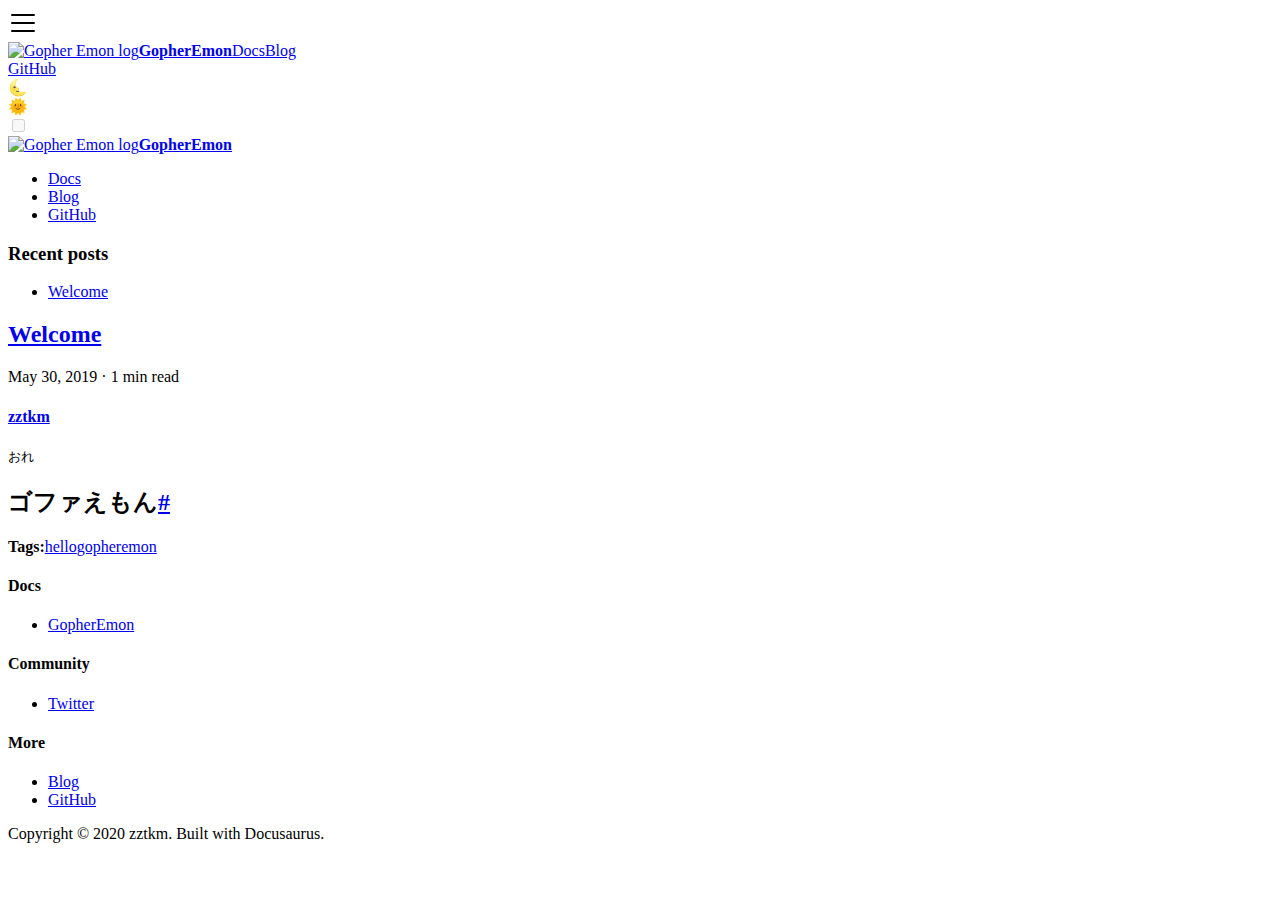
==== commit 540718c9: "Deploy website - based on 64fddbaf014b6efaa77f920e765a50691dd3dddc" ====
--- a/blog/index.html
+++ b/blog/index.html
@@ -4,26 +4,26 @@
 <meta charset="UTF-8">
 <meta name="viewport" content="width=device-width,initial-scale=1">
 <meta name="generator" content="Docusaurus v2.0.0-alpha.66">
-<title data-react-helmet="true">Blog | GopherEmon</title><meta data-react-helmet="true" property="og:title" content="Blog | GopherEmon"><meta data-react-helmet="true" name="description" content="Blog"><meta data-react-helmet="true" property="og:description" content="Blog"><meta data-react-helmet="true" name="twitter:card" content="summary_large_image"><meta data-react-helmet="true" name="docusaurus_language" content="en"><meta data-react-helmet="true" name="docusaurus_tag" content="default"><link data-react-helmet="true" rel="shortcut icon" href="/img/favicon.ico"><link rel="stylesheet" href="/styles.7d452e9f.css">
-<link rel="preload" href="/styles.252eba2f.js" as="script">
-<link rel="preload" href="/runtime~main.17a511d0.js" as="script">
-<link rel="preload" href="/main.b8c42659.js" as="script">
-<link rel="preload" href="/common.3320f482.js" as="script">
-<link rel="preload" href="/19.dc4e8a86.js" as="script">
-<link rel="preload" href="/5c7c34ac.555acc59.js" as="script">
-<link rel="preload" href="/99caf125.8c8fa0a1.js" as="script">
-<link rel="preload" href="/5c4ee1d6.d817b34e.js" as="script">
+<title data-react-helmet="true">Blog | GopherEmon</title><meta data-react-helmet="true" property="og:title" content="Blog | GopherEmon"><meta data-react-helmet="true" name="description" content="Blog"><meta data-react-helmet="true" property="og:description" content="Blog"><meta data-react-helmet="true" name="twitter:card" content="summary_large_image"><meta data-react-helmet="true" name="docusaurus_language" content="en"><meta data-react-helmet="true" name="docusaurus_tag" content="default"><link data-react-helmet="true" rel="shortcut icon" href="/gopher-emon/img/favicon.ico"><link rel="stylesheet" href="/gopher-emon/styles.7d452e9f.css">
+<link rel="preload" href="/gopher-emon/styles.252eba2f.js" as="script">
+<link rel="preload" href="/gopher-emon/runtime~main.315b3241.js" as="script">
+<link rel="preload" href="/gopher-emon/main.a02140f1.js" as="script">
+<link rel="preload" href="/gopher-emon/common.3320f482.js" as="script">
+<link rel="preload" href="/gopher-emon/19.dc4e8a86.js" as="script">
+<link rel="preload" href="/gopher-emon/5c7c34ac.3dbc10fe.js" as="script">
+<link rel="preload" href="/gopher-emon/99caf125.752446b0.js" as="script">
+<link rel="preload" href="/gopher-emon/a35d68e3.f2a0367f.js" as="script">
 </head>
 <body>
 <script>!function(){function t(t){document.documentElement.setAttribute("data-theme",t)}var e=function(){var t=null;try{t=localStorage.getItem("theme")}catch(t){}return t}();t(null!==e?e:"light")}()</script><div id="__docusaurus">
-<nav class="navbar navbar--fixed-top"><div class="navbar__inner"><div class="navbar__items"><div aria-label="Navigation bar toggle" class="navbar__toggle" role="button" tabindex="0"><svg xmlns="http://www.w3.org/2000/svg" width="30" height="30" viewBox="0 0 30 30" role="img" focusable="false"><title>Menu</title><path stroke="currentColor" stroke-linecap="round" stroke-miterlimit="10" stroke-width="2" d="M4 7h22M4 15h22M4 23h22"></path></svg></div><a class="navbar__brand" href="/"><img class="navbar__logo" src="/img/logo.svg" alt="Gopher Emon log"><strong class="navbar__title">GopherEmon</strong></a><a class="navbar__item navbar__link" href="/docs/">Docs</a><a aria-current="page" class="navbar__item navbar__link navbar__link--active" href="/blog">Blog</a></div><div class="navbar__items navbar__items--right"><a href="https://github.com/zztkm/gopher-emon" target="_blank" rel="noopener noreferrer" class="navbar__item navbar__link">GitHub</a><div class="react-toggle react-toggle--disabled displayOnlyInLargeViewport_2aTZ"><div class="react-toggle-track"><div class="react-toggle-track-check"><span class="toggle_BsTx">🌜</span></div><div class="react-toggle-track-x"><span class="toggle_BsTx">🌞</span></div></div><div class="react-toggle-thumb"></div><input type="checkbox" disabled="" aria-label="Dark mode toggle" class="react-toggle-screenreader-only"></div></div></div><div role="presentation" class="navbar-sidebar__backdrop"></div><div class="navbar-sidebar"><div class="navbar-sidebar__brand"><a class="navbar__brand" href="/"><img class="navbar__logo" src="/img/logo.svg" alt="Gopher Emon log"><strong class="navbar__title">GopherEmon</strong></a></div><div class="navbar-sidebar__items"><div class="menu"><ul class="menu__list"><li class="menu__list-item"><a class="menu__link" href="/docs/">Docs</a></li><li class="menu__list-item"><a aria-current="page" class="menu__link navbar__link--active" href="/blog">Blog</a></li><li class="menu__list-item"><a href="https://github.com/zztkm/gopher-emon" target="_blank" rel="noopener noreferrer" class="menu__link">GitHub</a></li></ul></div></div></div></nav><div class="main-wrapper"><div class="container margin-vert--lg"><div class="row"><div class="col col--2"><div class="sidebar_3I7I"><h3 class="sidebarItemTitle_2Dv3">Recent posts</h3><ul class="sidebarItemList_1RlG"><li class="sidebarItem_Hxgp"><a class="sidebarItemLink_3ppv" href="/blog/welcome">Welcome</a></li></ul></div></div><main class="col col--8"><article class="margin-bottom--xl"><header><h2 class="margin-bottom--sm blogPostTitle_1mse"><a href="/blog/welcome">Welcome</a></h2><div class="margin-vert--md"><time datetime="2019-05-30T00:00:00.000Z" class="blogPostDate_3bQP">May 30, 2019  · 1 min read</time></div><div class="avatar margin-vert--md"><div class="avatar__intro"><h4 class="avatar__name"><a href="https://github.com/yangshun" target="_blank" rel="noreferrer noopener">zztkm</a></h4><small class="avatar__subtitle">おれ</small></div></div></header><section class="markdown"><h2><a aria-hidden="true" tabindex="-1" class="anchor enhancedAnchor_2cZh" id="ゴファえもん"></a>ゴファえもん<a aria-hidden="true" tabindex="-1" class="hash-link" href="#ゴファえもん" title="Direct link to heading">#</a></h2></section><footer class="row margin-vert--lg"><div class="col"><strong>Tags:</strong><a class="margin-horiz--sm" href="/blog/tags/hello">hello</a><a class="margin-horiz--sm" href="/blog/tags/gopheremon">gopheremon</a></div></footer></article><nav class="pagination-nav" aria-label="Blog list page navigation"><div class="pagination-nav__item"></div><div class="pagination-nav__item pagination-nav__item--next"></div></nav></main></div></div></div><footer class="footer footer--dark"><div class="container"><div class="row footer__links"><div class="col footer__col"><h4 class="footer__title">Docs</h4><ul class="footer__items"><li class="footer__item"><a class="footer__link-item" href="/docs/">GopherEmon</a></li></ul></div><div class="col footer__col"><h4 class="footer__title">Community</h4><ul class="footer__items"><li class="footer__item"><a href="https://twitter.com/tsurutaaaaaa_" target="_blank" rel="noopener noreferrer" class="footer__link-item">Twitter</a></li></ul></div><div class="col footer__col"><h4 class="footer__title">More</h4><ul class="footer__items"><li class="footer__item"><a class="footer__link-item" href="/blog">Blog</a></li><li class="footer__item"><a href="https://github.com/zztkm/gopher-emon" target="_blank" rel="noopener noreferrer" class="footer__link-item">GitHub</a></li></ul></div></div><div class="text--center"><div>Copyright © 2020 zztkm. Built with Docusaurus.</div></div></div></footer></div>
-<script src="/styles.252eba2f.js"></script>
-<script src="/runtime~main.17a511d0.js"></script>
-<script src="/main.b8c42659.js"></script>
-<script src="/common.3320f482.js"></script>
-<script src="/19.dc4e8a86.js"></script>
-<script src="/5c7c34ac.555acc59.js"></script>
-<script src="/99caf125.8c8fa0a1.js"></script>
-<script src="/5c4ee1d6.d817b34e.js"></script>
+<nav class="navbar navbar--fixed-top"><div class="navbar__inner"><div class="navbar__items"><div aria-label="Navigation bar toggle" class="navbar__toggle" role="button" tabindex="0"><svg xmlns="http://www.w3.org/2000/svg" width="30" height="30" viewBox="0 0 30 30" role="img" focusable="false"><title>Menu</title><path stroke="currentColor" stroke-linecap="round" stroke-miterlimit="10" stroke-width="2" d="M4 7h22M4 15h22M4 23h22"></path></svg></div><a class="navbar__brand" href="/gopher-emon/"><img class="navbar__logo" src="/gopher-emon/img/logo.svg" alt="Gopher Emon log"><strong class="navbar__title">GopherEmon</strong></a><a class="navbar__item navbar__link" href="/gopher-emon/docs/">Docs</a><a aria-current="page" class="navbar__item navbar__link navbar__link--active" href="/gopher-emon/blog">Blog</a></div><div class="navbar__items navbar__items--right"><a href="https://github.com/zztkm/gopher-emon" target="_blank" rel="noopener noreferrer" class="navbar__item navbar__link">GitHub</a><div class="react-toggle react-toggle--disabled displayOnlyInLargeViewport_2aTZ"><div class="react-toggle-track"><div class="react-toggle-track-check"><span class="toggle_BsTx">🌜</span></div><div class="react-toggle-track-x"><span class="toggle_BsTx">🌞</span></div></div><div class="react-toggle-thumb"></div><input type="checkbox" disabled="" aria-label="Dark mode toggle" class="react-toggle-screenreader-only"></div></div></div><div role="presentation" class="navbar-sidebar__backdrop"></div><div class="navbar-sidebar"><div class="navbar-sidebar__brand"><a class="navbar__brand" href="/gopher-emon/"><img class="navbar__logo" src="/gopher-emon/img/logo.svg" alt="Gopher Emon log"><strong class="navbar__title">GopherEmon</strong></a></div><div class="navbar-sidebar__items"><div class="menu"><ul class="menu__list"><li class="menu__list-item"><a class="menu__link" href="/gopher-emon/docs/">Docs</a></li><li class="menu__list-item"><a aria-current="page" class="menu__link navbar__link--active" href="/gopher-emon/blog">Blog</a></li><li class="menu__list-item"><a href="https://github.com/zztkm/gopher-emon" target="_blank" rel="noopener noreferrer" class="menu__link">GitHub</a></li></ul></div></div></div></nav><div class="main-wrapper"><div class="container margin-vert--lg"><div class="row"><div class="col col--2"><div class="sidebar_3I7I"><h3 class="sidebarItemTitle_2Dv3">Recent posts</h3><ul class="sidebarItemList_1RlG"><li class="sidebarItem_Hxgp"><a class="sidebarItemLink_3ppv" href="/gopher-emon/blog/welcome">Welcome</a></li></ul></div></div><main class="col col--8"><article class="margin-bottom--xl"><header><h2 class="margin-bottom--sm blogPostTitle_1mse"><a href="/gopher-emon/blog/welcome">Welcome</a></h2><div class="margin-vert--md"><time datetime="2019-05-30T00:00:00.000Z" class="blogPostDate_3bQP">May 30, 2019  · 1 min read</time></div><div class="avatar margin-vert--md"><div class="avatar__intro"><h4 class="avatar__name"><a href="https://github.com/yangshun" target="_blank" rel="noreferrer noopener">zztkm</a></h4><small class="avatar__subtitle">おれ</small></div></div></header><section class="markdown"><h2><a aria-hidden="true" tabindex="-1" class="anchor enhancedAnchor_2cZh" id="ゴファえもん"></a>ゴファえもん<a aria-hidden="true" tabindex="-1" class="hash-link" href="#ゴファえもん" title="Direct link to heading">#</a></h2></section><footer class="row margin-vert--lg"><div class="col"><strong>Tags:</strong><a class="margin-horiz--sm" href="/gopher-emon/blog/tags/hello">hello</a><a class="margin-horiz--sm" href="/gopher-emon/blog/tags/gopheremon">gopheremon</a></div></footer></article><nav class="pagination-nav" aria-label="Blog list page navigation"><div class="pagination-nav__item"></div><div class="pagination-nav__item pagination-nav__item--next"></div></nav></main></div></div></div><footer class="footer footer--dark"><div class="container"><div class="row footer__links"><div class="col footer__col"><h4 class="footer__title">Docs</h4><ul class="footer__items"><li class="footer__item"><a class="footer__link-item" href="/gopher-emon/docs/">GopherEmon</a></li></ul></div><div class="col footer__col"><h4 class="footer__title">Community</h4><ul class="footer__items"><li class="footer__item"><a href="https://twitter.com/tsurutaaaaaa_" target="_blank" rel="noopener noreferrer" class="footer__link-item">Twitter</a></li></ul></div><div class="col footer__col"><h4 class="footer__title">More</h4><ul class="footer__items"><li class="footer__item"><a class="footer__link-item" href="/gopher-emon/blog">Blog</a></li><li class="footer__item"><a href="https://github.com/zztkm/gopher-emon" target="_blank" rel="noopener noreferrer" class="footer__link-item">GitHub</a></li></ul></div></div><div class="text--center"><div>Copyright © 2020 zztkm. Built with Docusaurus.</div></div></div></footer></div>
+<script src="/gopher-emon/styles.252eba2f.js"></script>
+<script src="/gopher-emon/runtime~main.315b3241.js"></script>
+<script src="/gopher-emon/main.a02140f1.js"></script>
+<script src="/gopher-emon/common.3320f482.js"></script>
+<script src="/gopher-emon/19.dc4e8a86.js"></script>
+<script src="/gopher-emon/5c7c34ac.3dbc10fe.js"></script>
+<script src="/gopher-emon/99caf125.752446b0.js"></script>
+<script src="/gopher-emon/a35d68e3.f2a0367f.js"></script>
 </body>
 </html>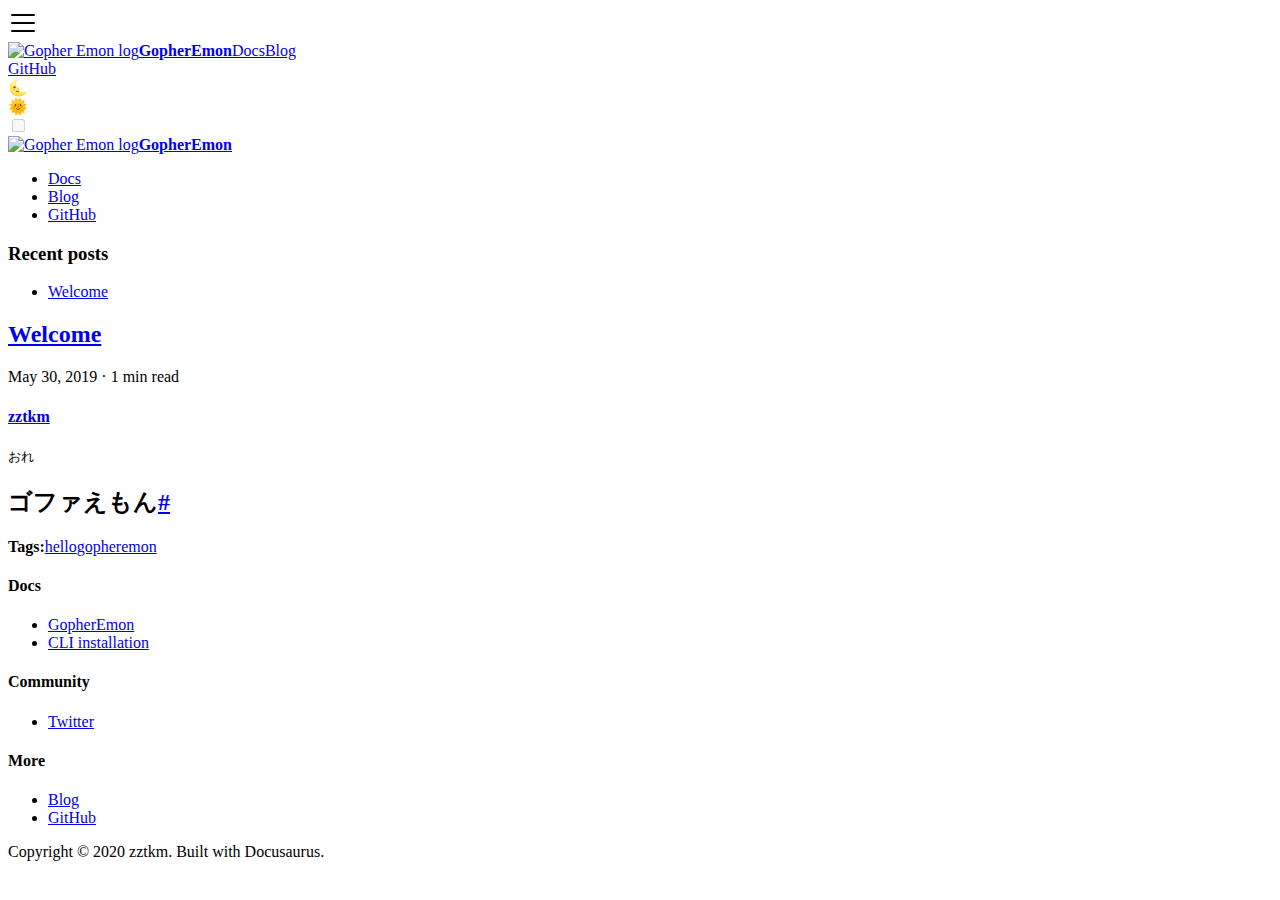
==== commit ecbd0ed1: "Deploy website - based on 2bec57a9cd07dbf0d244b5aae6a0c4bfbd91a7bc" ====
--- a/blog/index.html
+++ b/blog/index.html
@@ -5,25 +5,25 @@
 <meta name="viewport" content="width=device-width,initial-scale=1">
 <meta name="generator" content="Docusaurus v2.0.0-alpha.66">
 <title data-react-helmet="true">Blog | GopherEmon</title><meta data-react-helmet="true" property="og:title" content="Blog | GopherEmon"><meta data-react-helmet="true" name="description" content="Blog"><meta data-react-helmet="true" property="og:description" content="Blog"><meta data-react-helmet="true" name="twitter:card" content="summary_large_image"><meta data-react-helmet="true" name="docusaurus_language" content="en"><meta data-react-helmet="true" name="docusaurus_tag" content="default"><link data-react-helmet="true" rel="shortcut icon" href="/gopher-emon/img/favicon.ico"><link rel="stylesheet" href="/gopher-emon/styles.7d452e9f.css">
-<link rel="preload" href="/gopher-emon/styles.252eba2f.js" as="script">
-<link rel="preload" href="/gopher-emon/runtime~main.315b3241.js" as="script">
-<link rel="preload" href="/gopher-emon/main.a02140f1.js" as="script">
-<link rel="preload" href="/gopher-emon/common.3320f482.js" as="script">
-<link rel="preload" href="/gopher-emon/19.dc4e8a86.js" as="script">
-<link rel="preload" href="/gopher-emon/5c7c34ac.3dbc10fe.js" as="script">
-<link rel="preload" href="/gopher-emon/99caf125.752446b0.js" as="script">
-<link rel="preload" href="/gopher-emon/a35d68e3.f2a0367f.js" as="script">
+<link rel="preload" href="/gopher-emon/styles.e1380170.js" as="script">
+<link rel="preload" href="/gopher-emon/runtime~main.62c83140.js" as="script">
+<link rel="preload" href="/gopher-emon/main.55c86a35.js" as="script">
+<link rel="preload" href="/gopher-emon/common.a6d8b17c.js" as="script">
+<link rel="preload" href="/gopher-emon/20.939777a1.js" as="script">
+<link rel="preload" href="/gopher-emon/5c7c34ac.ce12a771.js" as="script">
+<link rel="preload" href="/gopher-emon/99caf125.f7895c19.js" as="script">
+<link rel="preload" href="/gopher-emon/a35d68e3.860f0521.js" as="script">
 </head>
 <body>
 <script>!function(){function t(t){document.documentElement.setAttribute("data-theme",t)}var e=function(){var t=null;try{t=localStorage.getItem("theme")}catch(t){}return t}();t(null!==e?e:"light")}()</script><div id="__docusaurus">
-<nav class="navbar navbar--fixed-top"><div class="navbar__inner"><div class="navbar__items"><div aria-label="Navigation bar toggle" class="navbar__toggle" role="button" tabindex="0"><svg xmlns="http://www.w3.org/2000/svg" width="30" height="30" viewBox="0 0 30 30" role="img" focusable="false"><title>Menu</title><path stroke="currentColor" stroke-linecap="round" stroke-miterlimit="10" stroke-width="2" d="M4 7h22M4 15h22M4 23h22"></path></svg></div><a class="navbar__brand" href="/gopher-emon/"><img class="navbar__logo" src="/gopher-emon/img/logo.svg" alt="Gopher Emon log"><strong class="navbar__title">GopherEmon</strong></a><a class="navbar__item navbar__link" href="/gopher-emon/docs/">Docs</a><a aria-current="page" class="navbar__item navbar__link navbar__link--active" href="/gopher-emon/blog">Blog</a></div><div class="navbar__items navbar__items--right"><a href="https://github.com/zztkm/gopher-emon" target="_blank" rel="noopener noreferrer" class="navbar__item navbar__link">GitHub</a><div class="react-toggle react-toggle--disabled displayOnlyInLargeViewport_2aTZ"><div class="react-toggle-track"><div class="react-toggle-track-check"><span class="toggle_BsTx">🌜</span></div><div class="react-toggle-track-x"><span class="toggle_BsTx">🌞</span></div></div><div class="react-toggle-thumb"></div><input type="checkbox" disabled="" aria-label="Dark mode toggle" class="react-toggle-screenreader-only"></div></div></div><div role="presentation" class="navbar-sidebar__backdrop"></div><div class="navbar-sidebar"><div class="navbar-sidebar__brand"><a class="navbar__brand" href="/gopher-emon/"><img class="navbar__logo" src="/gopher-emon/img/logo.svg" alt="Gopher Emon log"><strong class="navbar__title">GopherEmon</strong></a></div><div class="navbar-sidebar__items"><div class="menu"><ul class="menu__list"><li class="menu__list-item"><a class="menu__link" href="/gopher-emon/docs/">Docs</a></li><li class="menu__list-item"><a aria-current="page" class="menu__link navbar__link--active" href="/gopher-emon/blog">Blog</a></li><li class="menu__list-item"><a href="https://github.com/zztkm/gopher-emon" target="_blank" rel="noopener noreferrer" class="menu__link">GitHub</a></li></ul></div></div></div></nav><div class="main-wrapper"><div class="container margin-vert--lg"><div class="row"><div class="col col--2"><div class="sidebar_3I7I"><h3 class="sidebarItemTitle_2Dv3">Recent posts</h3><ul class="sidebarItemList_1RlG"><li class="sidebarItem_Hxgp"><a class="sidebarItemLink_3ppv" href="/gopher-emon/blog/welcome">Welcome</a></li></ul></div></div><main class="col col--8"><article class="margin-bottom--xl"><header><h2 class="margin-bottom--sm blogPostTitle_1mse"><a href="/gopher-emon/blog/welcome">Welcome</a></h2><div class="margin-vert--md"><time datetime="2019-05-30T00:00:00.000Z" class="blogPostDate_3bQP">May 30, 2019  · 1 min read</time></div><div class="avatar margin-vert--md"><div class="avatar__intro"><h4 class="avatar__name"><a href="https://github.com/yangshun" target="_blank" rel="noreferrer noopener">zztkm</a></h4><small class="avatar__subtitle">おれ</small></div></div></header><section class="markdown"><h2><a aria-hidden="true" tabindex="-1" class="anchor enhancedAnchor_2cZh" id="ゴファえもん"></a>ゴファえもん<a aria-hidden="true" tabindex="-1" class="hash-link" href="#ゴファえもん" title="Direct link to heading">#</a></h2></section><footer class="row margin-vert--lg"><div class="col"><strong>Tags:</strong><a class="margin-horiz--sm" href="/gopher-emon/blog/tags/hello">hello</a><a class="margin-horiz--sm" href="/gopher-emon/blog/tags/gopheremon">gopheremon</a></div></footer></article><nav class="pagination-nav" aria-label="Blog list page navigation"><div class="pagination-nav__item"></div><div class="pagination-nav__item pagination-nav__item--next"></div></nav></main></div></div></div><footer class="footer footer--dark"><div class="container"><div class="row footer__links"><div class="col footer__col"><h4 class="footer__title">Docs</h4><ul class="footer__items"><li class="footer__item"><a class="footer__link-item" href="/gopher-emon/docs/">GopherEmon</a></li></ul></div><div class="col footer__col"><h4 class="footer__title">Community</h4><ul class="footer__items"><li class="footer__item"><a href="https://twitter.com/tsurutaaaaaa_" target="_blank" rel="noopener noreferrer" class="footer__link-item">Twitter</a></li></ul></div><div class="col footer__col"><h4 class="footer__title">More</h4><ul class="footer__items"><li class="footer__item"><a class="footer__link-item" href="/gopher-emon/blog">Blog</a></li><li class="footer__item"><a href="https://github.com/zztkm/gopher-emon" target="_blank" rel="noopener noreferrer" class="footer__link-item">GitHub</a></li></ul></div></div><div class="text--center"><div>Copyright © 2020 zztkm. Built with Docusaurus.</div></div></div></footer></div>
-<script src="/gopher-emon/styles.252eba2f.js"></script>
-<script src="/gopher-emon/runtime~main.315b3241.js"></script>
-<script src="/gopher-emon/main.a02140f1.js"></script>
-<script src="/gopher-emon/common.3320f482.js"></script>
-<script src="/gopher-emon/19.dc4e8a86.js"></script>
-<script src="/gopher-emon/5c7c34ac.3dbc10fe.js"></script>
-<script src="/gopher-emon/99caf125.752446b0.js"></script>
-<script src="/gopher-emon/a35d68e3.f2a0367f.js"></script>
+<nav class="navbar navbar--fixed-top"><div class="navbar__inner"><div class="navbar__items"><div aria-label="Navigation bar toggle" class="navbar__toggle" role="button" tabindex="0"><svg xmlns="http://www.w3.org/2000/svg" width="30" height="30" viewBox="0 0 30 30" role="img" focusable="false"><title>Menu</title><path stroke="currentColor" stroke-linecap="round" stroke-miterlimit="10" stroke-width="2" d="M4 7h22M4 15h22M4 23h22"></path></svg></div><a class="navbar__brand" href="/gopher-emon/"><img class="navbar__logo" src="/gopher-emon/img/logo.svg" alt="Gopher Emon log"><strong class="navbar__title">GopherEmon</strong></a><a class="navbar__item navbar__link" href="/gopher-emon/docs/">Docs</a><a aria-current="page" class="navbar__item navbar__link navbar__link--active" href="/gopher-emon/blog">Blog</a></div><div class="navbar__items navbar__items--right"><a href="https://github.com/zztkm/gopher-emon" target="_blank" rel="noopener noreferrer" class="navbar__item navbar__link">GitHub</a><div class="react-toggle react-toggle--disabled displayOnlyInLargeViewport_2aTZ"><div class="react-toggle-track"><div class="react-toggle-track-check"><span class="toggle_BsTx">🌜</span></div><div class="react-toggle-track-x"><span class="toggle_BsTx">🌞</span></div></div><div class="react-toggle-thumb"></div><input type="checkbox" disabled="" aria-label="Dark mode toggle" class="react-toggle-screenreader-only"></div></div></div><div role="presentation" class="navbar-sidebar__backdrop"></div><div class="navbar-sidebar"><div class="navbar-sidebar__brand"><a class="navbar__brand" href="/gopher-emon/"><img class="navbar__logo" src="/gopher-emon/img/logo.svg" alt="Gopher Emon log"><strong class="navbar__title">GopherEmon</strong></a></div><div class="navbar-sidebar__items"><div class="menu"><ul class="menu__list"><li class="menu__list-item"><a class="menu__link" href="/gopher-emon/docs/">Docs</a></li><li class="menu__list-item"><a aria-current="page" class="menu__link navbar__link--active" href="/gopher-emon/blog">Blog</a></li><li class="menu__list-item"><a href="https://github.com/zztkm/gopher-emon" target="_blank" rel="noopener noreferrer" class="menu__link">GitHub</a></li></ul></div></div></div></nav><div class="main-wrapper"><div class="container margin-vert--lg"><div class="row"><div class="col col--2"><div class="sidebar_3I7I"><h3 class="sidebarItemTitle_2Dv3">Recent posts</h3><ul class="sidebarItemList_1RlG"><li class="sidebarItem_Hxgp"><a class="sidebarItemLink_3ppv" href="/gopher-emon/blog/welcome">Welcome</a></li></ul></div></div><main class="col col--8"><article class="margin-bottom--xl"><header><h2 class="margin-bottom--sm blogPostTitle_1mse"><a href="/gopher-emon/blog/welcome">Welcome</a></h2><div class="margin-vert--md"><time datetime="2019-05-30T00:00:00.000Z" class="blogPostDate_3bQP">May 30, 2019  · 1 min read</time></div><div class="avatar margin-vert--md"><div class="avatar__intro"><h4 class="avatar__name"><a href="https://github.com/yangshun" target="_blank" rel="noreferrer noopener">zztkm</a></h4><small class="avatar__subtitle">おれ</small></div></div></header><section class="markdown"><h2><a aria-hidden="true" tabindex="-1" class="anchor enhancedAnchor_2cZh" id="ゴファえもん"></a>ゴファえもん<a aria-hidden="true" tabindex="-1" class="hash-link" href="#ゴファえもん" title="Direct link to heading">#</a></h2></section><footer class="row margin-vert--lg"><div class="col"><strong>Tags:</strong><a class="margin-horiz--sm" href="/gopher-emon/blog/tags/hello">hello</a><a class="margin-horiz--sm" href="/gopher-emon/blog/tags/gopheremon">gopheremon</a></div></footer></article><nav class="pagination-nav" aria-label="Blog list page navigation"><div class="pagination-nav__item"></div><div class="pagination-nav__item pagination-nav__item--next"></div></nav></main></div></div></div><footer class="footer footer--dark"><div class="container"><div class="row footer__links"><div class="col footer__col"><h4 class="footer__title">Docs</h4><ul class="footer__items"><li class="footer__item"><a class="footer__link-item" href="/gopher-emon/docs/">GopherEmon</a></li><li class="footer__item"><a class="footer__link-item" href="/gopher-emon/docs/installation">CLI installation</a></li></ul></div><div class="col footer__col"><h4 class="footer__title">Community</h4><ul class="footer__items"><li class="footer__item"><a href="https://twitter.com/tsurutaaaaaa_" target="_blank" rel="noopener noreferrer" class="footer__link-item">Twitter</a></li></ul></div><div class="col footer__col"><h4 class="footer__title">More</h4><ul class="footer__items"><li class="footer__item"><a class="footer__link-item" href="/gopher-emon/blog">Blog</a></li><li class="footer__item"><a href="https://github.com/zztkm/gopher-emon" target="_blank" rel="noopener noreferrer" class="footer__link-item">GitHub</a></li></ul></div></div><div class="text--center"><div>Copyright © 2020 zztkm. Built with Docusaurus.</div></div></div></footer></div>
+<script src="/gopher-emon/styles.e1380170.js"></script>
+<script src="/gopher-emon/runtime~main.62c83140.js"></script>
+<script src="/gopher-emon/main.55c86a35.js"></script>
+<script src="/gopher-emon/common.a6d8b17c.js"></script>
+<script src="/gopher-emon/20.939777a1.js"></script>
+<script src="/gopher-emon/5c7c34ac.ce12a771.js"></script>
+<script src="/gopher-emon/99caf125.f7895c19.js"></script>
+<script src="/gopher-emon/a35d68e3.860f0521.js"></script>
 </body>
 </html>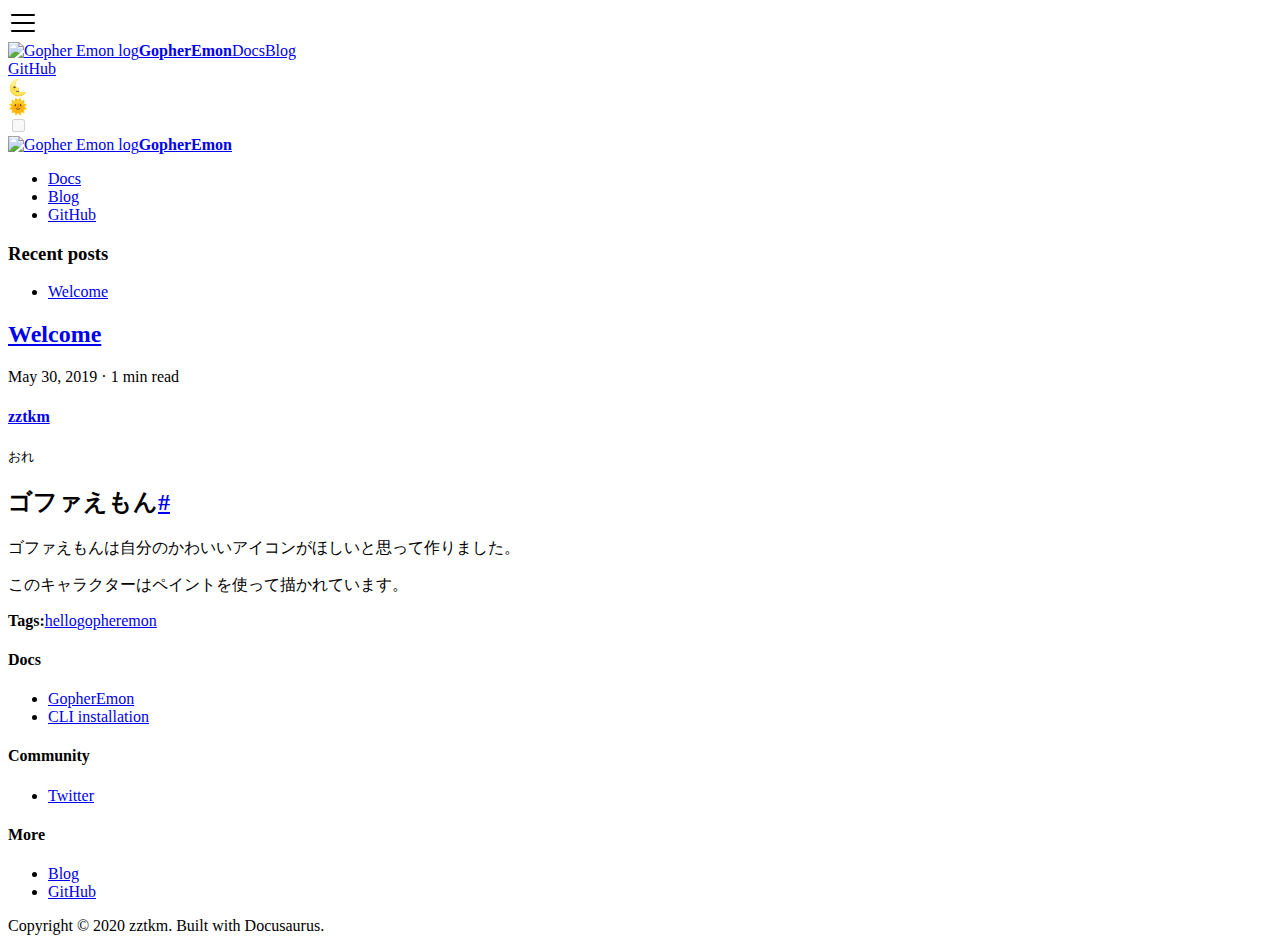
==== commit e1e317f8: "Deploy website - based on ce612399646119855412b4a2472815c983b54be3" ====
--- a/blog/index.html
+++ b/blog/index.html
@@ -6,24 +6,24 @@
 <meta name="generator" content="Docusaurus v2.0.0-alpha.66">
 <title data-react-helmet="true">Blog | GopherEmon</title><meta data-react-helmet="true" property="og:title" content="Blog | GopherEmon"><meta data-react-helmet="true" name="description" content="Blog"><meta data-react-helmet="true" property="og:description" content="Blog"><meta data-react-helmet="true" name="twitter:card" content="summary_large_image"><meta data-react-helmet="true" name="docusaurus_language" content="en"><meta data-react-helmet="true" name="docusaurus_tag" content="default"><link data-react-helmet="true" rel="shortcut icon" href="/gopher-emon/img/favicon.ico"><link rel="stylesheet" href="/gopher-emon/styles.7d452e9f.css">
 <link rel="preload" href="/gopher-emon/styles.e1380170.js" as="script">
-<link rel="preload" href="/gopher-emon/runtime~main.62c83140.js" as="script">
+<link rel="preload" href="/gopher-emon/runtime~main.09023eef.js" as="script">
 <link rel="preload" href="/gopher-emon/main.55c86a35.js" as="script">
 <link rel="preload" href="/gopher-emon/common.a6d8b17c.js" as="script">
 <link rel="preload" href="/gopher-emon/20.939777a1.js" as="script">
 <link rel="preload" href="/gopher-emon/5c7c34ac.ce12a771.js" as="script">
-<link rel="preload" href="/gopher-emon/99caf125.f7895c19.js" as="script">
+<link rel="preload" href="/gopher-emon/99caf125.664ed016.js" as="script">
 <link rel="preload" href="/gopher-emon/a35d68e3.860f0521.js" as="script">
 </head>
 <body>
 <script>!function(){function t(t){document.documentElement.setAttribute("data-theme",t)}var e=function(){var t=null;try{t=localStorage.getItem("theme")}catch(t){}return t}();t(null!==e?e:"light")}()</script><div id="__docusaurus">
-<nav class="navbar navbar--fixed-top"><div class="navbar__inner"><div class="navbar__items"><div aria-label="Navigation bar toggle" class="navbar__toggle" role="button" tabindex="0"><svg xmlns="http://www.w3.org/2000/svg" width="30" height="30" viewBox="0 0 30 30" role="img" focusable="false"><title>Menu</title><path stroke="currentColor" stroke-linecap="round" stroke-miterlimit="10" stroke-width="2" d="M4 7h22M4 15h22M4 23h22"></path></svg></div><a class="navbar__brand" href="/gopher-emon/"><img class="navbar__logo" src="/gopher-emon/img/logo.svg" alt="Gopher Emon log"><strong class="navbar__title">GopherEmon</strong></a><a class="navbar__item navbar__link" href="/gopher-emon/docs/">Docs</a><a aria-current="page" class="navbar__item navbar__link navbar__link--active" href="/gopher-emon/blog">Blog</a></div><div class="navbar__items navbar__items--right"><a href="https://github.com/zztkm/gopher-emon" target="_blank" rel="noopener noreferrer" class="navbar__item navbar__link">GitHub</a><div class="react-toggle react-toggle--disabled displayOnlyInLargeViewport_2aTZ"><div class="react-toggle-track"><div class="react-toggle-track-check"><span class="toggle_BsTx">🌜</span></div><div class="react-toggle-track-x"><span class="toggle_BsTx">🌞</span></div></div><div class="react-toggle-thumb"></div><input type="checkbox" disabled="" aria-label="Dark mode toggle" class="react-toggle-screenreader-only"></div></div></div><div role="presentation" class="navbar-sidebar__backdrop"></div><div class="navbar-sidebar"><div class="navbar-sidebar__brand"><a class="navbar__brand" href="/gopher-emon/"><img class="navbar__logo" src="/gopher-emon/img/logo.svg" alt="Gopher Emon log"><strong class="navbar__title">GopherEmon</strong></a></div><div class="navbar-sidebar__items"><div class="menu"><ul class="menu__list"><li class="menu__list-item"><a class="menu__link" href="/gopher-emon/docs/">Docs</a></li><li class="menu__list-item"><a aria-current="page" class="menu__link navbar__link--active" href="/gopher-emon/blog">Blog</a></li><li class="menu__list-item"><a href="https://github.com/zztkm/gopher-emon" target="_blank" rel="noopener noreferrer" class="menu__link">GitHub</a></li></ul></div></div></div></nav><div class="main-wrapper"><div class="container margin-vert--lg"><div class="row"><div class="col col--2"><div class="sidebar_3I7I"><h3 class="sidebarItemTitle_2Dv3">Recent posts</h3><ul class="sidebarItemList_1RlG"><li class="sidebarItem_Hxgp"><a class="sidebarItemLink_3ppv" href="/gopher-emon/blog/welcome">Welcome</a></li></ul></div></div><main class="col col--8"><article class="margin-bottom--xl"><header><h2 class="margin-bottom--sm blogPostTitle_1mse"><a href="/gopher-emon/blog/welcome">Welcome</a></h2><div class="margin-vert--md"><time datetime="2019-05-30T00:00:00.000Z" class="blogPostDate_3bQP">May 30, 2019  · 1 min read</time></div><div class="avatar margin-vert--md"><div class="avatar__intro"><h4 class="avatar__name"><a href="https://github.com/yangshun" target="_blank" rel="noreferrer noopener">zztkm</a></h4><small class="avatar__subtitle">おれ</small></div></div></header><section class="markdown"><h2><a aria-hidden="true" tabindex="-1" class="anchor enhancedAnchor_2cZh" id="ゴファえもん"></a>ゴファえもん<a aria-hidden="true" tabindex="-1" class="hash-link" href="#ゴファえもん" title="Direct link to heading">#</a></h2></section><footer class="row margin-vert--lg"><div class="col"><strong>Tags:</strong><a class="margin-horiz--sm" href="/gopher-emon/blog/tags/hello">hello</a><a class="margin-horiz--sm" href="/gopher-emon/blog/tags/gopheremon">gopheremon</a></div></footer></article><nav class="pagination-nav" aria-label="Blog list page navigation"><div class="pagination-nav__item"></div><div class="pagination-nav__item pagination-nav__item--next"></div></nav></main></div></div></div><footer class="footer footer--dark"><div class="container"><div class="row footer__links"><div class="col footer__col"><h4 class="footer__title">Docs</h4><ul class="footer__items"><li class="footer__item"><a class="footer__link-item" href="/gopher-emon/docs/">GopherEmon</a></li><li class="footer__item"><a class="footer__link-item" href="/gopher-emon/docs/installation">CLI installation</a></li></ul></div><div class="col footer__col"><h4 class="footer__title">Community</h4><ul class="footer__items"><li class="footer__item"><a href="https://twitter.com/tsurutaaaaaa_" target="_blank" rel="noopener noreferrer" class="footer__link-item">Twitter</a></li></ul></div><div class="col footer__col"><h4 class="footer__title">More</h4><ul class="footer__items"><li class="footer__item"><a class="footer__link-item" href="/gopher-emon/blog">Blog</a></li><li class="footer__item"><a href="https://github.com/zztkm/gopher-emon" target="_blank" rel="noopener noreferrer" class="footer__link-item">GitHub</a></li></ul></div></div><div class="text--center"><div>Copyright © 2020 zztkm. Built with Docusaurus.</div></div></div></footer></div>
+<nav class="navbar navbar--fixed-top"><div class="navbar__inner"><div class="navbar__items"><div aria-label="Navigation bar toggle" class="navbar__toggle" role="button" tabindex="0"><svg xmlns="http://www.w3.org/2000/svg" width="30" height="30" viewBox="0 0 30 30" role="img" focusable="false"><title>Menu</title><path stroke="currentColor" stroke-linecap="round" stroke-miterlimit="10" stroke-width="2" d="M4 7h22M4 15h22M4 23h22"></path></svg></div><a class="navbar__brand" href="/gopher-emon/"><img class="navbar__logo" src="/gopher-emon/img/logo.svg" alt="Gopher Emon log"><strong class="navbar__title">GopherEmon</strong></a><a class="navbar__item navbar__link" href="/gopher-emon/docs/">Docs</a><a aria-current="page" class="navbar__item navbar__link navbar__link--active" href="/gopher-emon/blog">Blog</a></div><div class="navbar__items navbar__items--right"><a href="https://github.com/zztkm/gopher-emon" target="_blank" rel="noopener noreferrer" class="navbar__item navbar__link">GitHub</a><div class="react-toggle react-toggle--disabled displayOnlyInLargeViewport_2aTZ"><div class="react-toggle-track"><div class="react-toggle-track-check"><span class="toggle_BsTx">🌜</span></div><div class="react-toggle-track-x"><span class="toggle_BsTx">🌞</span></div></div><div class="react-toggle-thumb"></div><input type="checkbox" disabled="" aria-label="Dark mode toggle" class="react-toggle-screenreader-only"></div></div></div><div role="presentation" class="navbar-sidebar__backdrop"></div><div class="navbar-sidebar"><div class="navbar-sidebar__brand"><a class="navbar__brand" href="/gopher-emon/"><img class="navbar__logo" src="/gopher-emon/img/logo.svg" alt="Gopher Emon log"><strong class="navbar__title">GopherEmon</strong></a></div><div class="navbar-sidebar__items"><div class="menu"><ul class="menu__list"><li class="menu__list-item"><a class="menu__link" href="/gopher-emon/docs/">Docs</a></li><li class="menu__list-item"><a aria-current="page" class="menu__link navbar__link--active" href="/gopher-emon/blog">Blog</a></li><li class="menu__list-item"><a href="https://github.com/zztkm/gopher-emon" target="_blank" rel="noopener noreferrer" class="menu__link">GitHub</a></li></ul></div></div></div></nav><div class="main-wrapper"><div class="container margin-vert--lg"><div class="row"><div class="col col--2"><div class="sidebar_3I7I"><h3 class="sidebarItemTitle_2Dv3">Recent posts</h3><ul class="sidebarItemList_1RlG"><li class="sidebarItem_Hxgp"><a class="sidebarItemLink_3ppv" href="/gopher-emon/blog/welcome">Welcome</a></li></ul></div></div><main class="col col--8"><article class="margin-bottom--xl"><header><h2 class="margin-bottom--sm blogPostTitle_1mse"><a href="/gopher-emon/blog/welcome">Welcome</a></h2><div class="margin-vert--md"><time datetime="2019-05-30T00:00:00.000Z" class="blogPostDate_3bQP">May 30, 2019  · 1 min read</time></div><div class="avatar margin-vert--md"><div class="avatar__intro"><h4 class="avatar__name"><a href="https://github.com/zztkm" target="_blank" rel="noreferrer noopener">zztkm</a></h4><small class="avatar__subtitle">おれ</small></div></div></header><section class="markdown"><h2><a aria-hidden="true" tabindex="-1" class="anchor enhancedAnchor_2cZh" id="ゴファえもん"></a>ゴファえもん<a aria-hidden="true" tabindex="-1" class="hash-link" href="#ゴファえもん" title="Direct link to heading">#</a></h2><p>ゴファえもんは自分のかわいいアイコンがほしいと思って作りました。</p><p>このキャラクターはペイントを使って描かれています。</p></section><footer class="row margin-vert--lg"><div class="col"><strong>Tags:</strong><a class="margin-horiz--sm" href="/gopher-emon/blog/tags/hello">hello</a><a class="margin-horiz--sm" href="/gopher-emon/blog/tags/gopheremon">gopheremon</a></div></footer></article><nav class="pagination-nav" aria-label="Blog list page navigation"><div class="pagination-nav__item"></div><div class="pagination-nav__item pagination-nav__item--next"></div></nav></main></div></div></div><footer class="footer footer--dark"><div class="container"><div class="row footer__links"><div class="col footer__col"><h4 class="footer__title">Docs</h4><ul class="footer__items"><li class="footer__item"><a class="footer__link-item" href="/gopher-emon/docs/">GopherEmon</a></li><li class="footer__item"><a class="footer__link-item" href="/gopher-emon/docs/installation">CLI installation</a></li></ul></div><div class="col footer__col"><h4 class="footer__title">Community</h4><ul class="footer__items"><li class="footer__item"><a href="https://twitter.com/tsurutaaaaaa_" target="_blank" rel="noopener noreferrer" class="footer__link-item">Twitter</a></li></ul></div><div class="col footer__col"><h4 class="footer__title">More</h4><ul class="footer__items"><li class="footer__item"><a class="footer__link-item" href="/gopher-emon/blog">Blog</a></li><li class="footer__item"><a href="https://github.com/zztkm/gopher-emon" target="_blank" rel="noopener noreferrer" class="footer__link-item">GitHub</a></li></ul></div></div><div class="text--center"><div>Copyright © 2020 zztkm. Built with Docusaurus.</div></div></div></footer></div>
 <script src="/gopher-emon/styles.e1380170.js"></script>
-<script src="/gopher-emon/runtime~main.62c83140.js"></script>
+<script src="/gopher-emon/runtime~main.09023eef.js"></script>
 <script src="/gopher-emon/main.55c86a35.js"></script>
 <script src="/gopher-emon/common.a6d8b17c.js"></script>
 <script src="/gopher-emon/20.939777a1.js"></script>
 <script src="/gopher-emon/5c7c34ac.ce12a771.js"></script>
-<script src="/gopher-emon/99caf125.f7895c19.js"></script>
+<script src="/gopher-emon/99caf125.664ed016.js"></script>
 <script src="/gopher-emon/a35d68e3.860f0521.js"></script>
 </body>
 </html>